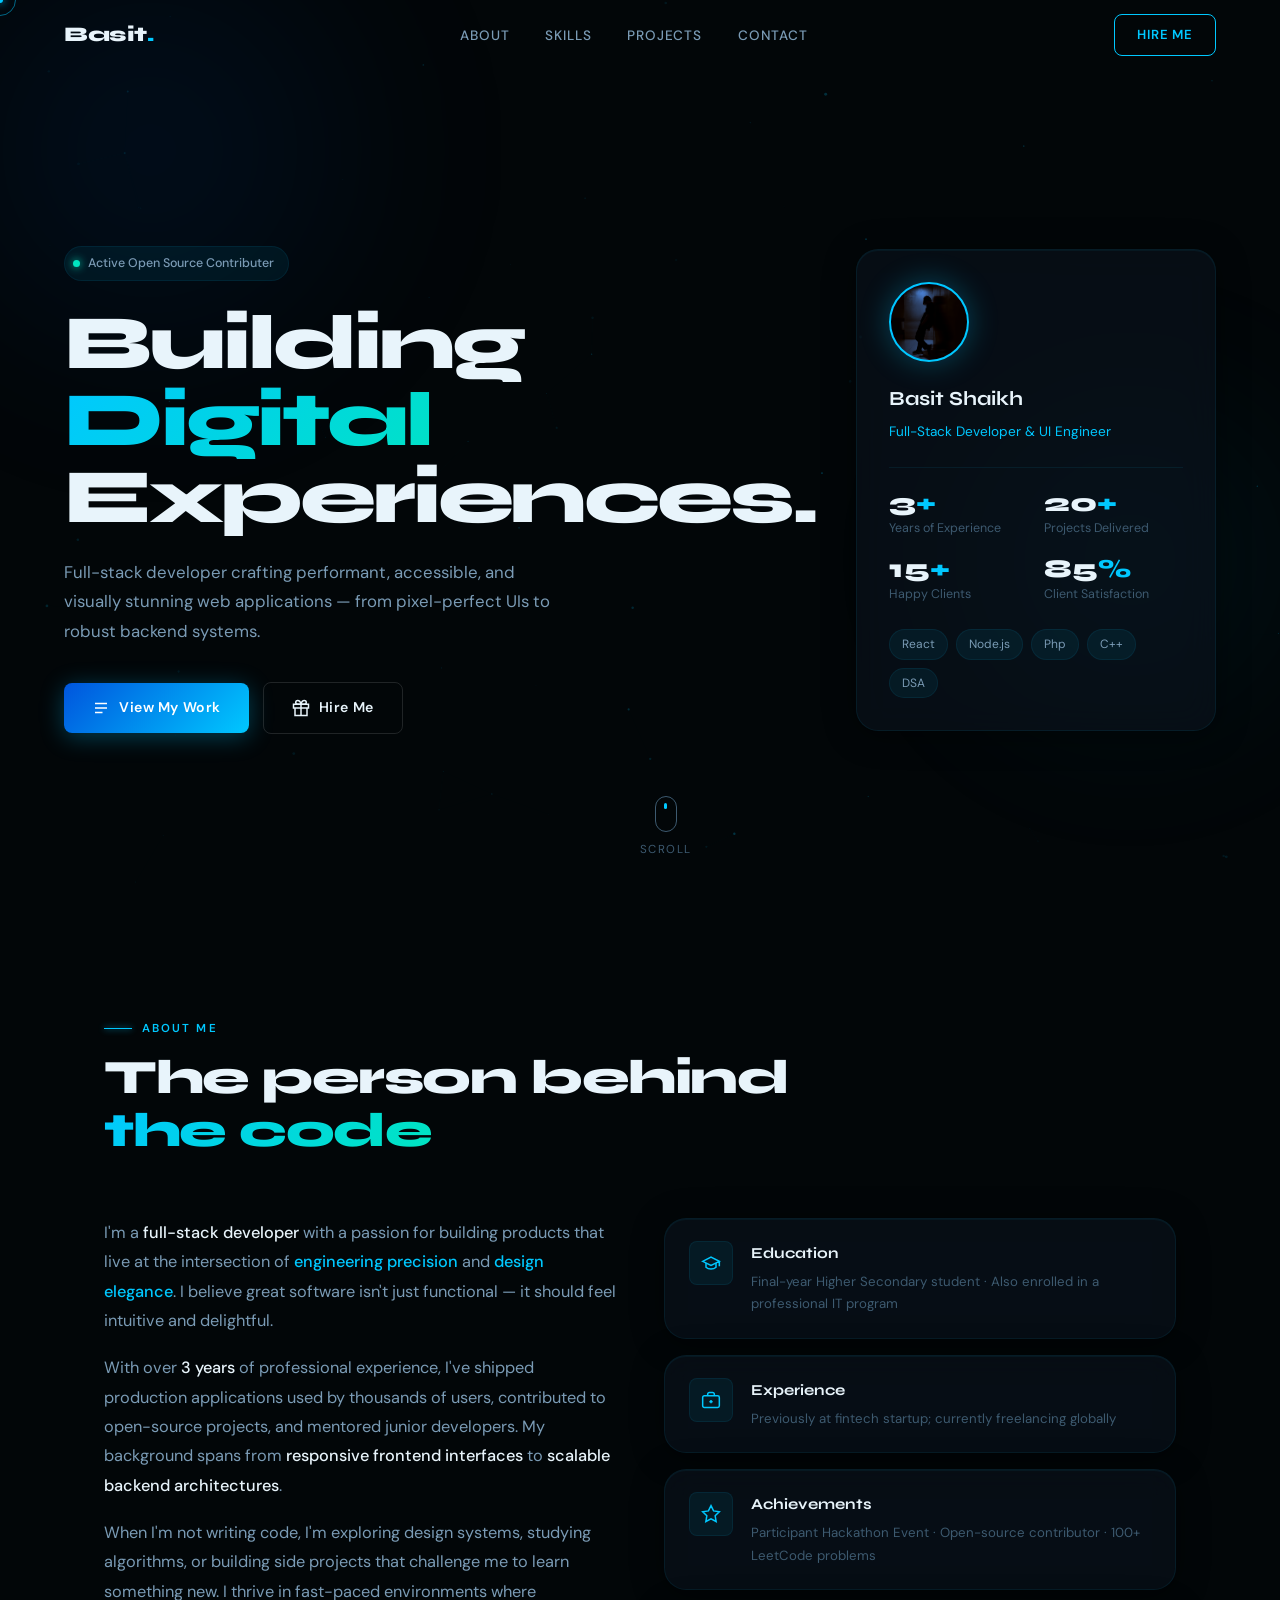
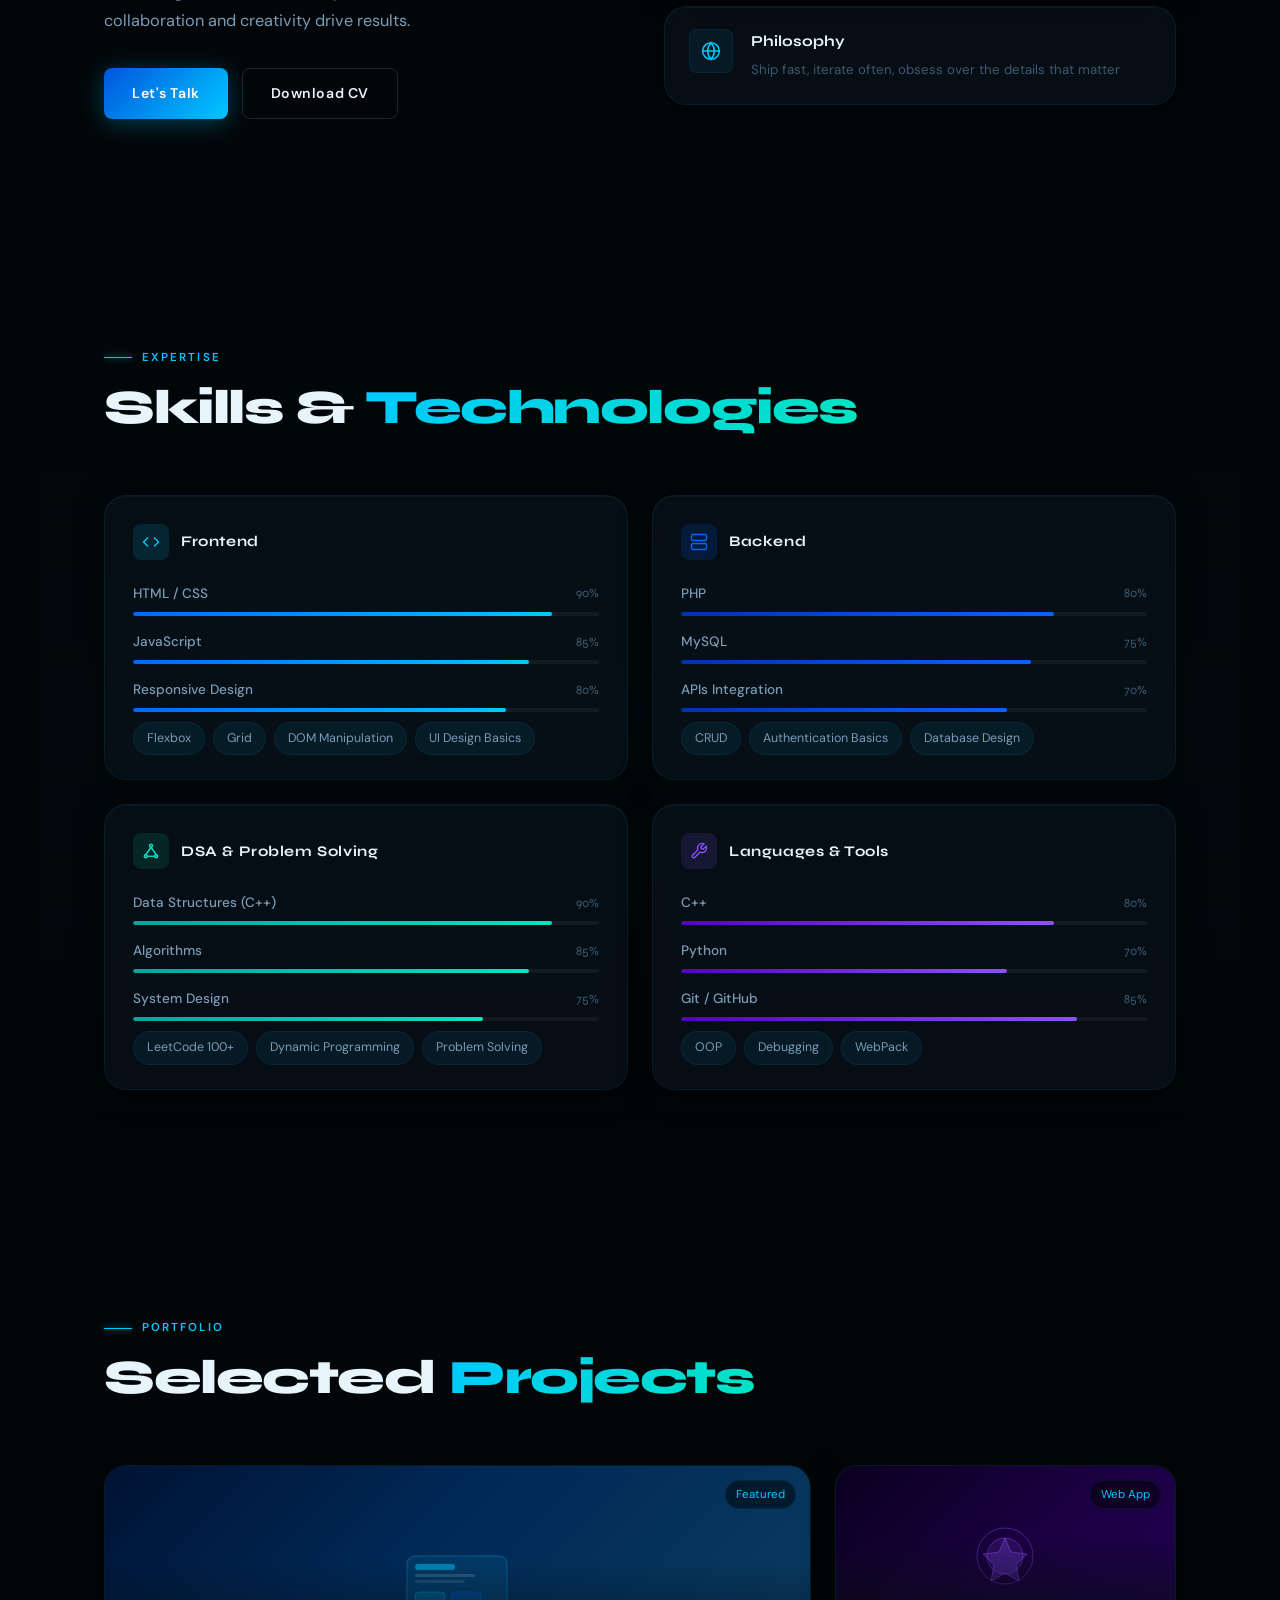
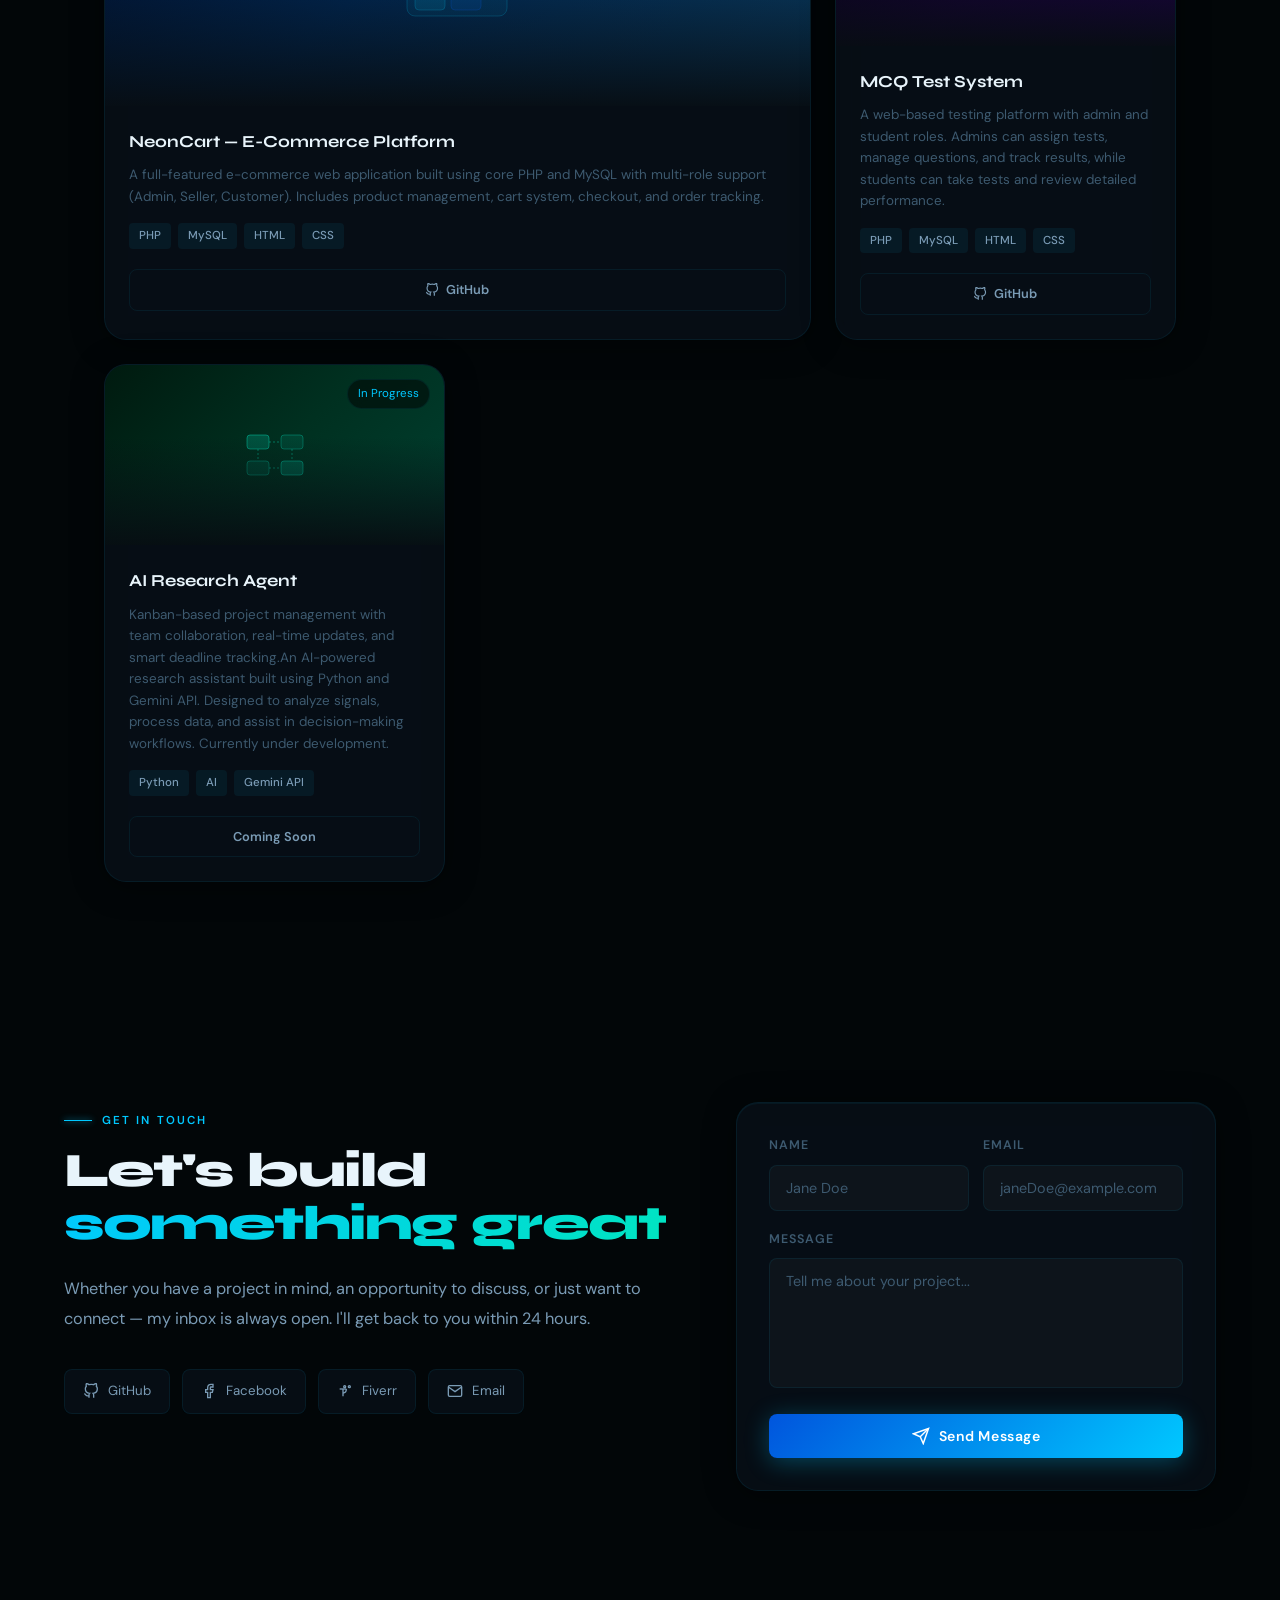
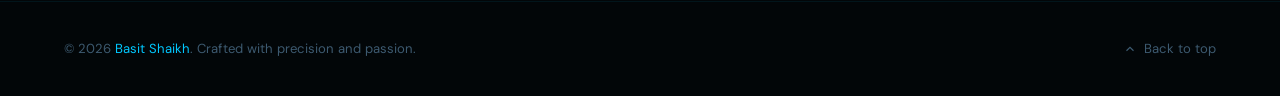
==== index.html @ 1ddb3434 "Basit Protfolio" ====
<!DOCTYPE html>
<html lang="en">
<head>
  <meta charset="UTF-8" />
  <meta name="viewport" content="width=device-width, initial-scale=1.0"/>
  <title>Alex Mercer — Frontend Developer</title>
  <link rel="preconnect" href="https://fonts.googleapis.com">
  <link rel="preconnect" href="https://fonts.gstatic.com" crossorigin>
  <link href="https://fonts.googleapis.com/css2?family=Syne:wght@400;500;600;700;800&family=DM+Sans:ital,opsz,wght@0,9..40,300;0,9..40,400;0,9..40,500;1,9..40,300&display=swap" rel="stylesheet">
  <link rel="stylesheet" href="style.css"></link>
</head>
<body>

  <!-- Cursor -->
  <div id="cursor-dot"></div>
  <div id="cursor-ring"></div>

  <!-- Scroll Progress -->
  <div id="scroll-progress"></div>

  <!-- Loading Screen -->
  <div id="loader">
    <div class="loader-logo">AM</div>
    <div class="loader-bar-wrap"><div class="loader-bar"></div></div>
  </div>

  <!-- Ambient Orbs -->
  <div class="orb orb-1"></div>
  <div class="orb orb-2"></div>

  <!-- Background Canvas -->
  <canvas id="bg-canvas"></canvas>

  <!-- Mobile Nav -->
  <div id="mobile-nav">
    <a href="#about" class="mob-link">About</a>
    <a href="#skills" class="mob-link">Skills</a>
    <a href="#projects" class="mob-link">Projects</a>
    <a href="#contact" class="mob-link">Contact</a>
  </div>

  <!-- ========================
       NAVBAR
  ======================== -->
  <nav id="navbar">
    <a href="#hero" class="nav-logo">Basit<span>.</span></a>
    <ul class="nav-links">
      <li><a href="#about">About</a></li>
      <li><a href="#skills">Skills</a></li>
      <li><a href="#projects">Projects</a></li>
      <li><a href="#contact">Contact</a></li>
    </ul>
    <a href="#contact" class="nav-cta">Hire Me</a>
    <button class="nav-hamburger" id="hamburger" aria-label="Menu">
      <span></span><span></span><span></span>
    </button>
  </nav>

  <main>

    <!-- ========================
         HERO
    ======================== -->
    <section id="hero">
      <div class="hero-inner">
        <div class="hero-content">
          <div class="hero-badge">
            <div class="hero-badge-dot"></div>
            Active Open Source Contributer
          </div>
          <h1 class="hero-headline">
            <span class="line"><span>Building</span></span>
            <span class="line"><span class="grad">Digital</span></span>
            <span class="line"><span>Experiences.</span></span>
          </h1>
          <p class="hero-sub">
            Full-stack developer crafting performant, accessible, and visually stunning web applications — from pixel-perfect UIs to robust backend systems.
          </p>
          <div class="hero-actions">
            <a href="#projects" class="btn btn-primary">
              <svg class="btn-icon" viewBox="0 0 24 24" fill="none" stroke="currentColor" stroke-width="2"><path d="M4 6h16M4 12h16M4 18h10"/></svg>
              View My Work
            </a>
            <a href="#contact" class="btn btn-ghost">
              <svg class="btn-icon" viewBox="0 0 24 24" fill="none" stroke="currentColor" stroke-width="2"><path d="M20 12V22H4V12"/><path d="M22 7H2v5h20V7z"/><path d="M12 22V7"/><path d="M12 7H7.5a2.5 2.5 0 0 1 0-5C11 2 12 7 12 7z"/><path d="M12 7h4.5a2.5 2.5 0 0 0 0-5C13 2 12 7 12 7z"/></svg>
              Hire Me
            </a>
          </div>
        </div>

        <div class="hero-card glass">
          <div class="hero-card-avatar">
            <img src="images/Image_1.png">
          </div>
          <div class="hero-card-name">Basit Shaikh</div>
          <div class="hero-card-role">Full-Stack Developer &amp; UI Engineer</div>
          <div class="hero-card-divider"></div>
          <div class="hero-card-stats">
            <div class="stat-item">
              <div class="stat-num">3<span>+</span></div>
              <div class="stat-label">Years of Experience</div>
            </div>
            <div class="stat-item">
              <div class="stat-num">20<span>+</span></div>
              <div class="stat-label">Projects Delivered</div>
            </div>
            <div class="stat-item">
              <div class="stat-num">15<span>+</span></div>
              <div class="stat-label">Happy Clients</div>
            </div>
            <div class="stat-item">
              <div class="stat-num">85<span>%</span></div>
              <div class="stat-label">Client Satisfaction</div>
            </div>
          </div>
          <div class="hero-card-tags">
            <span class="tag">React</span>
            <span class="tag">Node.js</span>
            <span class="tag">Php</span>
            <span class="tag">C++</span>
            <span class="tag">DSA</span>
          </div>
        </div>
      </div>

      <div class="hero-scroll-hint">
        <div class="scroll-mouse"></div>
        Scroll
      </div>
    </section>

    <!-- ========================
         ABOUT
    ======================== -->
    <section id="about">
      <div class="section-label reveal">About Me</div>
      <div class="section-title reveal reveal-delay-1">The person behind<br><em>the code</em></div>

      <div class="about-grid">
        <div class="about-text reveal reveal-delay-2">
          <p>
            I'm a <strong>full-stack developer</strong> with a passion for building products that live at the intersection of <span class="about-highlight">engineering precision</span> and <span class="about-highlight">design elegance</span>. I believe great software isn't just functional — it should feel intuitive and delightful.
          </p>
          <p>
            With over <strong>3 years</strong> of professional experience, I've shipped production applications used by thousands of users, contributed to open-source projects, and mentored junior developers. My background spans from <strong>responsive frontend interfaces</strong> to <strong>scalable backend architectures</strong>.
          </p>
          <p>
            When I'm not writing code, I'm exploring design systems, studying algorithms, or building side projects that challenge me to learn something new. I thrive in fast-paced environments where collaboration and creativity drive results.
          </p>
          <div class="about-actions">
            <a href="#contact" class="btn btn-primary">Let's Talk</a>
            <a href="#" class="btn btn-ghost">Download CV</a>
          </div>
        </div>

<div class="about-cards">
  <div class="about-card glass reveal reveal-delay-2">
    <div class="about-card-icon">
      <svg width="20" height="20" viewBox="0 0 24 24" fill="none" stroke="#00c8ff" stroke-width="1.8">
        <path d="M22 10v6M2 10l10-5 10 5-10 5z"/>
        <path d="M6 12v5c3 3 9 3 12 0v-5"/>
      </svg>
    </div>
    <div class="about-card-content">
      <h4>Education</h4>
      <p>Final-year Higher Secondary student · Also enrolled in a professional IT program</p>
    </div>
  </div>

  <div class="about-card glass reveal reveal-delay-3">
    <div class="about-card-icon">
      <svg width="20" height="20" viewBox="0 0 24 24" fill="none" stroke="#00c8ff" stroke-width="1.8">
        <rect x="2" y="7" width="20" height="14" rx="2"/>
        <path d="M16 7V5a2 2 0 0 0-2-2h-4a2 2 0 0 0-2 2v2"/>
        <line x1="12" y1="12" x2="12" y2="16"/>
        <line x1="10" y1="14" x2="14" y2="14"/>
      </svg>
    </div>
    <div class="about-card-content">
      <h4>Experience</h4>
      <p>Previously at fintech startup; currently freelancing globally</p>
    </div>
  </div>

  <div class="about-card glass reveal reveal-delay-4">
    <div class="about-card-icon">
      <svg width="20" height="20" viewBox="0 0 24 24" fill="none" stroke="#00c8ff" stroke-width="1.8">
        <path d="M12 2l3.09 6.26L22 9.27l-5 4.87 1.18 6.88L12 17.77l-6.18 3.25L7 14.14 2 9.27l6.91-1.01L12 2z"/>
      </svg>
    </div>
    <div class="about-card-content">
      <h4>Achievements</h4>
      <p>Participant Hackathon Event · Open-source contributor · 100+ LeetCode problems</p>
    </div>
  </div>

  <div class="about-card glass reveal reveal-delay-5">
    <div class="about-card-icon">
      <svg width="20" height="20" viewBox="0 0 24 24" fill="none" stroke="#00c8ff" stroke-width="1.8">
        <circle cx="12" cy="12" r="10"/>
        <line x1="2" y1="12" x2="22" y2="12"/>
        <path d="M12 2a15.3 15.3 0 0 1 4 10 15.3 15.3 0 0 1-4 10 15.3 15.3 0 0 1-4-10 15.3 15.3 0 0 1 4-10z"/>
      </svg>
    </div>
    <div class="about-card-content">
      <h4>Philosophy</h4>
      <p>Ship fast, iterate often, obsess over the details that matter</p>
    </div>
  </div>
</div>
      </div>
    </section>

    <!-- ========================
         SKILLS
    ======================== -->
    <section id="skills">
      <div class="section-label reveal">Expertise</div>
      <div class="section-title reveal reveal-delay-1">Skills &amp; <em>Technologies</em></div>

      <div class="skills-grid">

<div class="skill-category glass reveal reveal-delay-1">
  <div class="skill-cat-header">
  <div class="skill-cat-icon cyan">
    <svg width="18" height="18" viewBox="0 0 24 24" fill="none" stroke="#00c8ff" stroke-width="1.8">
      <polyline points="16 18 22 12 16 6"/>
      <polyline points="8 6 2 12 8 18"/>
    </svg>
  </div>
    <div class="skill-cat-name">Frontend</div>
  </div>
  <div class="skill-items">
    <div class="skill-item">
      <div class="skill-item-top">
        <span class="skill-item-name">HTML / CSS</span>
        <span class="skill-item-pct">90%</span>
      </div>
      <div class="skill-bar"><div class="skill-bar-fill fill-cyan" data-width="90"></div></div>
    </div>
    <div class="skill-item">
      <div class="skill-item-top">
        <span class="skill-item-name">JavaScript</span>
        <span class="skill-item-pct">85%</span>
      </div>
      <div class="skill-bar"><div class="skill-bar-fill fill-cyan" data-width="85"></div></div>
    </div>
    <div class="skill-item">
      <div class="skill-item-top">
        <span class="skill-item-name">Responsive Design</span>
        <span class="skill-item-pct">80%</span>
      </div>
      <div class="skill-bar"><div class="skill-bar-fill fill-cyan" data-width="80"></div></div>
    </div>
  </div>
  <div class="skill-tags-row">
    <span class="skill-tag">Flexbox</span>
    <span class="skill-tag">Grid</span>
    <span class="skill-tag">DOM Manipulation</span>
    <span class="skill-tag">UI Design Basics</span>
  </div>
</div>

 <div class="skill-category glass reveal reveal-delay-2">
  <div class="skill-cat-header">
  <div class="skill-cat-icon blue">
    <svg width="18" height="18" viewBox="0 0 24 24" fill="none" stroke="#0066ff" stroke-width="1.8">
      <rect x="2" y="2" width="20" height="8" rx="2"/>
      <rect x="2" y="14" width="20" height="8" rx="2"/>
      <line x1="6" y1="6" x2="6.01" y2="6"/>
      <line x1="6" y1="18" x2="6.01" y2="18"/>
    </svg>
  </div>
    <div class="skill-cat-name">Backend</div>
  </div>
  <div class="skill-items">
    <div class="skill-item">
      <div class="skill-item-top">
        <span class="skill-item-name">PHP</span>
        <span class="skill-item-pct">80%</span>
      </div>
      <div class="skill-bar"><div class="skill-bar-fill fill-blue" data-width="80"></div></div>
    </div>
    <div class="skill-item">
      <div class="skill-item-top">
        <span class="skill-item-name">MySQL</span>
        <span class="skill-item-pct">75%</span>
      </div>
      <div class="skill-bar"><div class="skill-bar-fill fill-blue" data-width="75"></div></div>
    </div>
    <div class="skill-item">
      <div class="skill-item-top">
        <span class="skill-item-name">APIs Integration</span>
        <span class="skill-item-pct">70%</span>
      </div>
      <div class="skill-bar"><div class="skill-bar-fill fill-blue" data-width="70"></div></div>
    </div>
  </div>
  <div class="skill-tags-row">
    <span class="skill-tag">CRUD</span>
    <span class="skill-tag">Authentication Basics</span>
    <span class="skill-tag">Database Design</span>
  </div>
</div>

        <div class="skill-category glass reveal reveal-delay-3">
          <div class="skill-cat-header">
          <div class="skill-cat-icon teal">
            <svg width="18" height="18" viewBox="0 0 24 24" fill="none" stroke="#00e5c0" stroke-width="1.8">
              <circle cx="12" cy="5" r="2"/>
              <circle cx="5" cy="19" r="2"/>
              <circle cx="19" cy="19" r="2"/>
              <line x1="12" y1="7" x2="5" y2="17"/>
              <line x1="12" y1="7" x2="19" y2="17"/>
              <line x1="5" y1="19" x2="19" y2="19"/>
            </svg>
          </div>
            <div class="skill-cat-name">DSA &amp; Problem Solving</div>
          </div>
          <div class="skill-items">
            <div class="skill-item">
              <div class="skill-item-top">
                <span class="skill-item-name">Data Structures (C++)</span>
                <span class="skill-item-pct">90%</span>
              </div>
              <div class="skill-bar"><div class="skill-bar-fill fill-teal" data-width="90"></div></div>
            </div>
            <div class="skill-item">
              <div class="skill-item-top">
                <span class="skill-item-name">Algorithms</span>
                <span class="skill-item-pct">85%</span>
              </div>
              <div class="skill-bar"><div class="skill-bar-fill fill-teal" data-width="85"></div></div>
            </div>
            <div class="skill-item">
              <div class="skill-item-top">
                <span class="skill-item-name">System Design</span>
                <span class="skill-item-pct">75%</span>
              </div>
              <div class="skill-bar"><div class="skill-bar-fill fill-teal" data-width="75"></div></div>
            </div>
          </div>
          <div class="skill-tags-row">
            <span class="skill-tag">LeetCode 100+</span>
            <span class="skill-tag">Dynamic Programming</span>
            <span class="skill-tag">Problem Solving</span>
          </div>
        </div>

<div class="skill-category glass reveal reveal-delay-4">
  <div class="skill-cat-header">
  <div class="skill-cat-icon purple">
    <svg width="18" height="18" viewBox="0 0 24 24" fill="none" stroke="#8c50ff" stroke-width="1.8">
      <path d="M14.7 6.3a1 1 0 0 0 0 1.4l1.6 1.6a1 1 0 0 0 1.4 0l3.77-3.77a6 6 0 0 1-7.94 7.94l-6.91 6.91a2.12 2.12 0 0 1-3-3l6.91-6.91a6 6 0 0 1 7.94-7.94l-3.76 3.76z"/>
    </svg>
  </div>
    <div class="skill-cat-name">Languages & Tools</div>
  </div>
  <div class="skill-items">
    <div class="skill-item">
      <div class="skill-item-top">
        <span class="skill-item-name">C++</span>
        <span class="skill-item-pct">80%</span>
      </div>
      <div class="skill-bar"><div class="skill-bar-fill fill-purple" data-width="80"></div></div>
    </div>
    <div class="skill-item">
      <div class="skill-item-top">
        <span class="skill-item-name">Python</span>
        <span class="skill-item-pct">70%</span>
      </div>
      <div class="skill-bar"><div class="skill-bar-fill fill-purple" data-width="70"></div></div>
    </div>
    <div class="skill-item">
      <div class="skill-item-top">
        <span class="skill-item-name">Git / GitHub</span>
        <span class="skill-item-pct">85%</span>
      </div>
      <div class="skill-bar"><div class="skill-bar-fill fill-purple" data-width="85"></div></div>
    </div>
  </div>
  <div class="skill-tags-row">
    <span class="skill-tag">OOP</span>
    <span class="skill-tag">Debugging</span>
    <span class="skill-tag">WebPack</span>
  </div>
</div>
    </section>

    <!-- ========================
         PROJECTS
    ======================== -->
    <section id="projects">
      <div class="section-label reveal">Portfolio</div>
      <div class="section-title reveal reveal-delay-1">Selected <em>Projects</em></div>

      <div class="projects-grid">

        <!-- Featured Project -->
        <div class="project-card glass featured reveal reveal-delay-1">
          <div class="project-preview">
            <div class="project-preview-bg" style="background: linear-gradient(135deg, #001233 0%, #002855 40%, #0a3d62 100%);"></div>
            <div style="position:absolute;inset:0;display:flex;align-items:center;justify-content:center;">
              <svg width="120" height="80" viewBox="0 0 120 80" fill="none" xmlns="http://www.w3.org/2000/svg">
                <rect x="10" y="10" width="100" height="60" rx="8" fill="rgba(0,200,255,0.08)" stroke="rgba(0,200,255,0.3)" stroke-width="1"/>
                <rect x="18" y="18" width="40" height="6" rx="3" fill="rgba(0,200,255,0.5)"/>
                <rect x="18" y="28" width="60" height="3" rx="1.5" fill="rgba(255,255,255,0.15)"/>
                <rect x="18" y="34" width="50" height="3" rx="1.5" fill="rgba(255,255,255,0.1)"/>
                <rect x="18" y="46" width="30" height="18" rx="4" fill="rgba(0,200,255,0.15)" stroke="rgba(0,200,255,0.3)" stroke-width="1"/>
                <rect x="54" y="46" width="30" height="18" rx="4" fill="rgba(0,102,255,0.15)" stroke="rgba(0,102,255,0.3)" stroke-width="1"/>
              </svg>
            </div>
            <div class="project-preview-overlay"></div>
            <span class="project-badge">Featured</span>
          </div>
          <div class="project-body">
            <div class="project-title">NeonCart — E-Commerce Platform</div>
            <div class="project-desc">A full-featured e-commerce web application built 
              using core PHP and MySQL with multi-role support (Admin, Seller, Customer). 
              Includes product management, cart system, checkout, and order tracking.</div>
            <div class="project-tech">
              <span class="project-tech-tag">PHP</span>
              <span class="project-tech-tag">MySQL</span>
              <span class="project-tech-tag">HTML</span>
              <span class="project-tech-tag">CSS</span>
            </div>
            <div class="project-links">
              <a href="https://github.com/Guard-creator/e-Commerce-Site" class="project-link">
                <svg width="14" height="14" viewBox="0 0 24 24" fill="none" stroke="currentColor" stroke-width="2"><path d="M9 19c-5 1.5-5-2.5-7-3m14 6v-3.87a3.37 3.37 0 0 0-.94-2.61c3.14-.35 6.44-1.54 6.44-7A5.44 5.44 0 0 0 20 4.77 5.07 5.07 0 0 0 19.91 1S18.73.65 16 2.48a13.38 13.38 0 0 0-7 0C6.27.65 5.09 1 5.09 1A5.07 5.07 0 0 0 5 4.77a5.44 5.44 0 0 0-1.5 3.78c0 5.42 3.3 6.61 6.44 7A3.37 3.37 0 0 0 9 18.13V22"/></svg>
                GitHub
              </a>
            </div>
          </div>
        </div>

        <div class="project-card glass reveal reveal-delay-2">
          <div class="project-preview">
            <div class="project-preview-bg" style="background: linear-gradient(135deg, #0a001f 0%, #1a0040 50%, #200050 100%);"></div>
            <div style="position:absolute;inset:0;display:flex;align-items:center;justify-content:center;">
              <svg width="80" height="80" viewBox="0 0 80 80" fill="none">
                <circle cx="40" cy="40" r="28" stroke="rgba(140,80,255,0.4)" stroke-width="1"/>
                <circle cx="40" cy="40" r="18" fill="rgba(140,80,255,0.15)" stroke="rgba(140,80,255,0.4)" stroke-width="1"/>
                <path d="M40 22 L46 36 L62 38 L51 49 L54 65 L40 57 L26 65 L29 49 L18 38 L34 36 Z" fill="rgba(140,80,255,0.25)" stroke="rgba(140,80,255,0.5)" stroke-width="1"/>
              </svg>
            </div>
            <div class="project-preview-overlay"></div>
            <span class="project-badge">Web App</span>
          </div>
          <div class="project-body">
            <div class="project-title">MCQ Test System</div>
            <div class="project-desc"> A web-based testing platform with admin and student roles.
               Admins can assign tests, manage questions, and track results, while students can 
               take tests and review detailed performance.</div>
            <div class="project-tech">
              <span class="project-tech-tag">PHP</span>
              <span class="project-tech-tag">MySQL</span>
              <span class="project-tech-tag">HTML</span>
              <span class="project-tech-tag">CSS</span>
            </div>
            <div class="project-links">
              <a href="https://github.com/Guard-creator/MCQS-Test-For-youngsters" class="project-link">
                <svg width="14" height="14" viewBox="0 0 24 24" fill="none" stroke="currentColor" stroke-width="2"><path d="M9 19c-5 1.5-5-2.5-7-3m14 6v-3.87a3.37 3.37 0 0 0-.94-2.61c3.14-.35 6.44-1.54 6.44-7A5.44 5.44 0 0 0 20 4.77 5.07 5.07 0 0 0 19.91 1S18.73.65 16 2.48a13.38 13.38 0 0 0-7 0C6.27.65 5.09 1 5.09 1A5.07 5.07 0 0 0 5 4.77a5.44 5.44 0 0 0-1.5 3.78c0 5.42 3.3 6.61 6.44 7A3.37 3.37 0 0 0 9 18.13V22"/></svg>
                GitHub
              </a>
            </div>
          </div>
        </div>

        <div class="project-card glass reveal reveal-delay-3">
          <div class="project-preview">
            <div class="project-preview-bg" style="background: linear-gradient(135deg, #001a0f 0%, #003020 50%, #004030 100%);"></div>
            <div style="position:absolute;inset:0;display:flex;align-items:center;justify-content:center;">
              <svg width="80" height="80" viewBox="0 0 80 80" fill="none">
                <rect x="12" y="20" width="22" height="14" rx="3" fill="rgba(0,229,192,0.2)" stroke="rgba(0,229,192,0.4)" stroke-width="1"/>
                <rect x="46" y="20" width="22" height="14" rx="3" fill="rgba(0,229,192,0.1)" stroke="rgba(0,229,192,0.3)" stroke-width="1"/>
                <rect x="12" y="46" width="22" height="14" rx="3" fill="rgba(0,229,192,0.1)" stroke="rgba(0,229,192,0.3)" stroke-width="1"/>
                <rect x="46" y="46" width="22" height="14" rx="3" fill="rgba(0,229,192,0.2)" stroke="rgba(0,229,192,0.4)" stroke-width="1"/>
                <line x1="34" y1="27" x2="46" y2="27" stroke="rgba(0,229,192,0.4)" stroke-width="1" stroke-dasharray="2 2"/>
                <line x1="34" y1="53" x2="46" y2="53" stroke="rgba(0,229,192,0.4)" stroke-width="1" stroke-dasharray="2 2"/>
                <line x1="23" y1="34" x2="23" y2="46" stroke="rgba(0,229,192,0.4)" stroke-width="1" stroke-dasharray="2 2"/>
                <line x1="57" y1="34" x2="57" y2="46" stroke="rgba(0,229,192,0.4)" stroke-width="1" stroke-dasharray="2 2"/>
              </svg>
            </div>
            <div class="project-preview-overlay"></div>
            <span class="project-badge">In Progress</span>
          </div>
          <div class="project-body">
            <div class="project-title">AI Research Agent</div>
            <div class="project-desc">Kanban-based project management with team collaboration,
               real-time updates, and smart deadline tracking.An AI-powered research assistant
              built using Python and Gemini API. Designed to analyze signals, process data, and assist 
              in decision-making workflows. Currently under development.</div>
            <div class="project-tech">
              <span class="project-tech-tag">Python</span>
              <span class="project-tech-tag">AI</span>
              <span class="project-tech-tag">Gemini API</span>
            </div>
                <div class="project-links">
                <a href="#" class="project-link primary">Coming Soon</a>
              </div>
            </div>
          </div>
        </div>

      </div>
    </section>

    <!-- ========================
         CONTACT
    ======================== -->
    <section id="contact" style="max-width:100%; padding-left:5%; padding-right:5%;">
      <div class="contact-inner">
        <div class="contact-left">
          <div class="section-label reveal">Get In Touch</div>
          <div class="section-title reveal reveal-delay-1" style="margin-bottom:24px;">Let's build<br><em>something great</em></div>
          <p class="contact-desc reveal reveal-delay-2">
            Whether you have a project in mind, an opportunity to discuss, or just want to connect — my inbox is always open. I'll get back to you within 24 hours.
          </p>
<div class="contact-socials reveal reveal-delay-3">

  <!-- GitHub -->
  <a href="https://github.com/Guard-creator" class="social-link">
    <svg viewBox="0 0 24 24" fill="none" stroke="currentColor" stroke-width="2">
      <path d="M9 19c-5 1.5-5-2.5-7-3m14 6v-3.87a3.37 3.37 0 0 0-.94-2.61c3.14-.35 6.44-1.54 6.44-7A5.44 5.44 0 0 0 20 4.77 5.07 5.07 0 0 0 19.91 1S18.73.65 16 2.48a13.38 13.38 0 0 0-7 0C6.27.65 5.09 1 5.09 1A5.07 5.07 0 0 0 5 4.77a5.44 5.44 0 0 0-1.5 3.78c0 5.42 3.3 6.61 6.44 7A3.37 3.37 0 0 0 9 18.13V22"/>
    </svg>
    GitHub
  </a>

  <!-- Facebook -->
  <a href="https://www.facebook.com/profile.php?id=61582755312751" class="social-link">
    <svg viewBox="0 0 24 24" fill="none" stroke="currentColor" stroke-width="2">
      <path d="M18 2h-3a5 5 0 0 0-5 5v3H7v4h3v8h4v-8h3l1-4h-4V7a1 1 0 0 1 1-1h3z"/>
    </svg>
    Facebook
  </a>

  <!-- Fiverr -->
  <a href="#" class="social-link">
    <svg viewBox="0 0 24 24" fill="none" stroke="currentColor" stroke-width="2">
      <circle cx="18.5" cy="5.5" r="1.5"/>
      <circle cx="11.5" cy="5.5" r="1.5"/>
      <path d="M4 9h10"/>
      <path d="M9 9v11"/>
      <path d="M14 9c0 3.5-2 6-5 6"/>
    </svg>
    Fiverr
  </a>

  <!-- Email -->
  <a href="mailto:shaikhbasit279@gmail.com" class="social-link">
    <svg viewBox="0 0 24 24" fill="none" stroke="currentColor" stroke-width="2">
      <path d="M4 4h16c1.1 0 2 .9 2 2v12c0 1.1-.9 2-2 2H4c-1.1 0-2-.9-2-2V6c0-1.1.9-2 2-2z"/>
      <polyline points="22,6 12,13 2,6"/>
    </svg>
    Email
  </a>

</div>
</div>

<form action="https://api.web3forms.com/submit" method="POST" class="contact-form-wrap glass reveal reveal-delay-2">
  
  <!-- Access Key -->
   

    <input type="hidden" name="redirect" value="thankYou.html">

  <input type="hidden" name="access_key" value="99b6b3cf-8fb0-4c47-abd4-912bfd566cdf">

  <!-- Optional but recommended -->
  <input type="hidden" name="subject" value="New Message from Portfolio">
  <input type="hidden" name="from_name" value="Portfolio Contact Form">

  <div class="form-row">
    <div class="form-group">
      <label class="form-label">Name</label>
      <input type="text" name="name" class="form-input" placeholder="Jane Doe" required>
    </div>
    <div class="form-group">
      <label class="form-label">Email</label>
      <input type="email" name="email" class="form-input" placeholder="janeDoe@example.com" required>
    </div>
  </div>

  <div class="form-group">
    <label class="form-label">Message</label>
    <textarea name="message" class="form-textarea" placeholder="Tell me about your project..." required></textarea>
  </div>

  <button type="submit" class="btn btn-primary" style="width:100%; justify-content:center;">
    <svg class="btn-icon" viewBox="0 0 24 24" fill="none" stroke="currentColor" stroke-width="2">
      <line x1="22" y1="2" x2="11" y2="13"/>
      <polygon points="22 2 15 22 11 13 2 9 22 2"/>
    </svg>
    Send Message
  </button>

</form>

    </section>

  </main>

  <!-- ========================
       FOOTER
  ======================== -->
  <footer>
    <div class="footer-copy">
      © 2026 <span>Basit Shaikh</span>. Crafted with precision and passion.
    </div>
    <a href="#hero" class="footer-back-top">
      <svg width="14" height="14" viewBox="0 0 24 24" fill="none" stroke="currentColor" stroke-width="2"><polyline points="18 15 12 9 6 15"/></svg>
      Back to top
    </a>
  </footer>

  <script src="scripts.js"></script>

</body>
</html>
---- style.css ----
/* ========================
       CSS CUSTOM PROPERTIES
    ======================== */
    :root {
      --bg-0: #020608;
      --bg-1: #070d12;
      --bg-2: #0c1520;
      --bg-3: #101d2a;
      --glass-bg: rgba(12, 21, 32, 0.55);
      --glass-border: rgba(0, 200, 255, 0.08);
      --glass-hover: rgba(0, 200, 255, 0.05);

      --cyan: #00c8ff;
      --cyan-dim: rgba(0, 200, 255, 0.15);
      --cyan-glow: rgba(0, 200, 255, 0.35);
      --cyan-soft: rgba(0, 200, 255, 0.07);
      --blue: #0066ff;
      --teal: #00e5c0;

      --text-primary: #e8f4fb;
      --text-secondary: #7a9bb5;
      --text-muted: #3d5a70;

      --font-display: 'Syne', sans-serif;
      --font-body: 'DM Sans', sans-serif;

      --radius-sm: 8px;
      --radius-md: 14px;
      --radius-lg: 22px;
      --radius-xl: 32px;

      --transition-fast: 0.18s cubic-bezier(0.4, 0, 0.2, 1);
      --transition-med: 0.35s cubic-bezier(0.4, 0, 0.2, 1);
      --transition-slow: 0.65s cubic-bezier(0.4, 0, 0.2, 1);

      --shadow-glow: 0 0 30px rgba(0, 200, 255, 0.18), 0 0 80px rgba(0, 200, 255, 0.06);
      --shadow-card: 0 4px 32px rgba(0, 0, 0, 0.45), 0 1px 0 rgba(0, 200, 255, 0.06) inset;
    }

    /* ========================
       RESET & BASE
    ======================== */
    *, *::before, *::after { box-sizing: border-box; margin: 0; padding: 0; }

    html { scroll-behavior: smooth; font-size: 16px; }

    body {
      background-color: var(--bg-0);
      color: var(--text-primary);
      font-family: var(--font-body);
      font-weight: 400;
      line-height: 1.7;
      overflow-x: hidden;
      cursor: none;
    }

    ::selection { background: var(--cyan-dim); color: var(--cyan); }

    a { color: inherit; text-decoration: none; }
    img { max-width: 100%; display: block; }
    button { cursor: none; font-family: var(--font-body); }

    /* ========================
       CUSTOM CURSOR
    ======================== */
    #cursor-dot {
      width: 6px; height: 6px;
      background: var(--cyan);
      border-radius: 50%;
      position: fixed;
      top: 0; left: 0;
      pointer-events: none;
      z-index: 10000;
      transform: translate(-50%, -50%);
      transition: width 0.2s, height 0.2s, background 0.2s;
      box-shadow: 0 0 8px var(--cyan);
    }
    #cursor-ring {
      width: 32px; height: 32px;
      border: 1.5px solid rgba(0, 200, 255, 0.5);
      border-radius: 50%;
      position: fixed;
      top: 0; left: 0;
      pointer-events: none;
      z-index: 9999;
      transform: translate(-50%, -50%);
      transition: transform 0.12s linear, width 0.25s, height 0.25s, border-color 0.25s, opacity 0.25s;
    }
    body.cursor-hover #cursor-dot { width: 10px; height: 10px; background: #fff; }
    body.cursor-hover #cursor-ring { width: 48px; height: 48px; border-color: var(--cyan); }
    body.cursor-click #cursor-ring { width: 20px; height: 20px; opacity: 0.6; }

    /* ========================
       SCROLL PROGRESS BAR
    ======================== */
    #scroll-progress {
      position: fixed;
      top: 0; left: 0;
      height: 2px;
      width: 0%;
      background: linear-gradient(90deg, var(--blue), var(--cyan), var(--teal));
      z-index: 9998;
      transition: width 0.1s linear;
      box-shadow: 0 0 8px var(--cyan);
    }

    /* ========================
       LOADING SCREEN
    ======================== */
    #loader {
      position: fixed;
      inset: 0;
      background: var(--bg-0);
      z-index: 9997;
      display: flex;
      flex-direction: column;
      align-items: center;
      justify-content: center;
      gap: 20px;
      transition: opacity 0.6s ease, visibility 0.6s ease;
    }
    #loader.hidden { opacity: 0; visibility: hidden; }
    .loader-logo {
      font-family: var(--font-display);
      font-size: 2.8rem;
      font-weight: 800;
      letter-spacing: -0.02em;
      background: linear-gradient(135deg, var(--cyan), var(--teal));
      -webkit-background-clip: text;
      -webkit-text-fill-color: transparent;
      background-clip: text;
    }
    .loader-bar-wrap {
      width: 180px; height: 2px;
      background: var(--bg-3);
      border-radius: 2px;
      overflow: hidden;
    }
    .loader-bar {
      height: 100%;
      width: 0%;
      background: linear-gradient(90deg, var(--blue), var(--cyan));
      border-radius: 2px;
      animation: loader-fill 1.4s cubic-bezier(0.4, 0, 0.2, 1) forwards;
    }
    @keyframes loader-fill { to { width: 100%; } }

    /* ========================
       CANVAS BACKGROUND
    ======================== */
    #bg-canvas {
      position: fixed;
      inset: 0;
      z-index: 0;
      pointer-events: none;
    }

    /* ========================
       NAVBAR
    ======================== */
    #navbar {
      position: fixed;
      top: 0; left: 0; right: 0;
      z-index: 500;
      padding: 0 5%;
      height: 70px;
      display: flex;
      align-items: center;
      justify-content: space-between;
      transition: background var(--transition-med), border-color var(--transition-med), backdrop-filter var(--transition-med);
    }
    #navbar.scrolled {
      background: rgba(7, 13, 18, 0.8);
      backdrop-filter: blur(20px) saturate(1.3);
      -webkit-backdrop-filter: blur(20px) saturate(1.3);
      border-bottom: 1px solid var(--glass-border);
    }
    .nav-logo {
      font-family: var(--font-display);
      font-size: 1.3rem;
      font-weight: 800;
      letter-spacing: -0.02em;
      color: var(--text-primary);
    }
    .nav-logo span { color: var(--cyan); }
    .nav-links {
      display: flex;
      align-items: center;
      gap: 36px;
      list-style: none;
    }
    .nav-links a {
      font-size: 0.85rem;
      font-weight: 500;
      letter-spacing: 0.06em;
      text-transform: uppercase;
      color: var(--text-secondary);
      position: relative;
      transition: color var(--transition-fast);
    }
    .nav-links a::after {
      content: '';
      position: absolute;
      bottom: -4px; left: 0;
      width: 0; height: 1px;
      background: var(--cyan);
      transition: width var(--transition-med);
      box-shadow: 0 0 6px var(--cyan);
    }
    .nav-links a:hover, .nav-links a.active { color: var(--cyan); }
    .nav-links a:hover::after, .nav-links a.active::after { width: 100%; }
    .nav-cta {
      padding: 9px 22px;
      border: 1px solid var(--cyan);
      border-radius: var(--radius-sm);
      font-size: 0.82rem;
      font-weight: 600;
      letter-spacing: 0.06em;
      text-transform: uppercase;
      color: var(--cyan);
      background: transparent;
      transition: background var(--transition-fast), box-shadow var(--transition-fast);
    }
    .nav-cta:hover { background: var(--cyan-dim); box-shadow: 0 0 20px var(--cyan-glow); }

    .nav-hamburger {
      display: none;
      flex-direction: column;
      gap: 5px;
      background: none;
      border: none;
      padding: 4px;
    }
    .nav-hamburger span {
      display: block;
      width: 24px; height: 1.5px;
      background: var(--text-secondary);
      transition: var(--transition-med);
      transform-origin: center;
    }
    .nav-hamburger.open span:nth-child(1) { transform: translateY(6.5px) rotate(45deg); background: var(--cyan); }
    .nav-hamburger.open span:nth-child(2) { opacity: 0; }
    .nav-hamburger.open span:nth-child(3) { transform: translateY(-6.5px) rotate(-45deg); background: var(--cyan); }

    /* ========================
       MAIN LAYOUT
    ======================== */
    main { position: relative; z-index: 1; }
    section {
      padding: 110px 5%;
      max-width: 1200px;
      margin: 0 auto;
    }

    /* ========================
       SECTION HEADERS
    ======================== */
    .section-label {
      display: inline-flex;
      align-items: center;
      gap: 10px;
      font-size: 0.72rem;
      font-weight: 600;
      letter-spacing: 0.18em;
      text-transform: uppercase;
      color: var(--cyan);
      margin-bottom: 14px;
    }
    .section-label::before {
      content: '';
      width: 28px; height: 1px;
      background: var(--cyan);
      box-shadow: 0 0 6px var(--cyan);
    }
    .section-title {
      font-family: var(--font-display);
      font-size: clamp(2rem, 4vw, 3rem);
      font-weight: 800;
      line-height: 1.1;
      letter-spacing: -0.03em;
      color: var(--text-primary);
      margin-bottom: 60px;
    }
    .section-title em {
      font-style: normal;
      background: linear-gradient(135deg, var(--cyan), var(--teal));
      -webkit-background-clip: text;
      -webkit-text-fill-color: transparent;
      background-clip: text;
    }

    /* ========================
       REVEAL ANIMATIONS
    ======================== */
    .reveal {
      opacity: 0;
      transform: translateY(36px);
      transition: opacity 0.75s cubic-bezier(0.4, 0, 0.2, 1),
                  transform 0.75s cubic-bezier(0.4, 0, 0.2, 1);
    }
    .reveal.visible { opacity: 1; transform: none; }
    .reveal-delay-1 { transition-delay: 0.1s; }
    .reveal-delay-2 { transition-delay: 0.2s; }
    .reveal-delay-3 { transition-delay: 0.3s; }
    .reveal-delay-4 { transition-delay: 0.4s; }
    .reveal-delay-5 { transition-delay: 0.5s; }
    .reveal-delay-6 { transition-delay: 0.6s; }

    /* ========================
       GLASS CARD
    ======================== */
    .glass {
      background: var(--glass-bg);
      border: 1px solid var(--glass-border);
      border-radius: var(--radius-lg);
      backdrop-filter: blur(16px) saturate(1.2);
      -webkit-backdrop-filter: blur(16px) saturate(1.2);
      box-shadow: var(--shadow-card);
    }
    .glass:hover {
      border-color: rgba(0, 200, 255, 0.15);
      box-shadow: var(--shadow-card), 0 0 40px rgba(0, 200, 255, 0.06);
    }

    /* ========================
       BUTTONS
    ======================== */
    .btn {
      display: inline-flex;
      align-items: center;
      gap: 9px;
      padding: 13px 28px;
      border-radius: var(--radius-sm);
      font-family: var(--font-body);
      font-size: 0.88rem;
      font-weight: 600;
      letter-spacing: 0.04em;
      transition: all var(--transition-fast);
      position: relative;
      overflow: hidden;
      border: none;
    }
    .btn::before {
      content: '';
      position: absolute;
      inset: 0;
      background: linear-gradient(135deg, rgba(255,255,255,0.06), transparent);
      opacity: 0;
      transition: opacity var(--transition-fast);
    }
    .btn:hover::before { opacity: 1; }

    .btn-primary {
      background: linear-gradient(135deg, #0055dd, var(--cyan));
      color: #fff;
      box-shadow: 0 4px 24px rgba(0, 200, 255, 0.3);
    }
    .btn-primary:hover { box-shadow: 0 4px 36px rgba(0, 200, 255, 0.5); transform: translateY(-1px); }

    .btn-ghost {
      background: transparent;
      color: var(--text-primary);
      border: 1px solid rgba(255,255,255,0.12);
    }
    .btn-ghost:hover { border-color: var(--cyan); color: var(--cyan); background: var(--cyan-soft); }

    .btn-icon { width: 18px; height: 18px; }

    /* ========================
       HERO SECTION
    ======================== */
    #hero {
      min-height: 100vh;
      max-width: 100%;
      padding: 0 5%;
      display: flex;
      align-items: center;
      position: relative;
      overflow: hidden;
    }
    .hero-inner {
      max-width: 1200px;
      margin: 0 auto;
      width: 100%;
      display: grid;
      grid-template-columns: 1fr minmax(300px, 400px);
      gap: 40px; /* reduce gap */
      align-items: center;
      padding-top: 80px;
    }
    .hero-badge {
      display: inline-flex;
      align-items: center;
      gap: 8px;
      padding: 6px 14px 6px 8px;
      border: 1px solid var(--glass-border);
      border-radius: 100px;
      background: var(--cyan-soft);
      font-size: 0.78rem;
      font-weight: 500;
      color: var(--text-secondary);
      margin-bottom: 24px;
    }
    .hero-badge-dot {
      width: 7px; height: 7px;
      border-radius: 50%;
      background: var(--teal);
      box-shadow: 0 0 8px var(--teal);
      animation: pulse 2s infinite;
    }
    @keyframes pulse {
      0%, 100% { box-shadow: 0 0 8px var(--teal); opacity: 1; }
      50% { box-shadow: 0 0 18px var(--teal); opacity: 0.6; }
    }
    .hero-headline {
      font-family: var(--font-display);
      font-size: clamp(3rem, 6vw, 5.2rem);
      font-weight: 800;
      line-height: 1.0;
      letter-spacing: -0.04em;
      margin-bottom: 22px;
    }
    .hero-headline .line { display: block; overflow: hidden; }
    .hero-headline .line span { display: block; animation: slideUp 0.9s cubic-bezier(0.4, 0, 0.2, 1) forwards; opacity: 0; }
    .hero-headline .line:nth-child(1) span { animation-delay: 0.3s; }
    .hero-headline .line:nth-child(2) span { animation-delay: 0.45s; }
    .hero-headline .line:nth-child(3) span { animation-delay: 0.6s; }
    @keyframes slideUp { from { transform: translateY(100%); opacity: 0; } to { transform: none; opacity: 1; } }

    .hero-headline .grad {
      background: linear-gradient(135deg, var(--cyan) 0%, var(--teal) 60%, #6af 100%);
      -webkit-background-clip: text;
      -webkit-text-fill-color: transparent;
      background-clip: text;
    }
    .hero-sub {
      font-size: 1.05rem;
      color: var(--text-secondary);
      max-width: 500px;
      line-height: 1.75;
      margin-bottom: 36px;
      animation: fadeIn 1s ease 0.9s both;
    }
    @keyframes fadeIn { from { opacity: 0; transform: translateY(12px); } to { opacity: 1; transform: none; } }
    .hero-actions {
      display: flex;
      align-items: center;
      gap: 14px;
      flex-wrap: wrap;
      animation: fadeIn 1s ease 1.1s both;
    }
    .hero-scroll-hint {
      position: absolute;
      bottom: 40px; left: 50%;
      transform: translateX(-50%);
      display: flex;
      flex-direction: column;
      align-items: center;
      gap: 8px;
      color: var(--text-muted);
      font-size: 0.72rem;
      letter-spacing: 0.12em;
      text-transform: uppercase;
      animation: fadeIn 1s ease 1.5s both;
    }
    .scroll-mouse {
      width: 22px; height: 36px;
      border: 1.5px solid var(--text-muted);
      border-radius: 12px;
      display: flex;
      justify-content: center;
      padding-top: 6px;
    }
    .scroll-mouse::after {
      content: '';
      width: 3px; height: 6px;
      background: var(--cyan);
      border-radius: 2px;
      animation: scrollBounce 1.8s infinite;
    }
    @keyframes scrollBounce {
      0%, 100% { transform: translateY(0); opacity: 1; }
      80% { transform: translateY(8px); opacity: 0; }
    }

    /* Hero card */
    .hero-card {
      padding: 32px;
      position: relative;
      animation: fadeIn 1s ease 0.8s both;
    }
    
    .hero-card-avatar {
      width: 80px; height: 80px;
      border-radius: 50%;
      border: 2px solid var(--cyan);
      background: linear-gradient(135deg, var(--blue), var(--cyan));
      display: flex;
      align-items: center;
      justify-content: center;
      font-family: var(--font-display);
      font-size: 1.8rem;
      font-weight: 800;
      color: #fff;
      margin-bottom: 20px;
      box-shadow: 0 0 30px rgba(0, 200, 255, 0.3);
      overflow: hidden;
    }
    .hero-card-name {
      font-family: var(--font-display);
      font-size: 1.25rem;
      font-weight: 700;
      margin-bottom: 4px;
    }
    .hero-card-role {
      font-size: 0.85rem;
      color: var(--cyan);
      margin-bottom: 24px;
    }
    .hero-card-divider {
      height: 1px;
      background: var(--glass-border);
      margin-bottom: 22px;
    }
    .hero-card-stats {
      display: grid;
      grid-template-columns: 1fr 1fr;
      gap: 16px;
      margin-bottom: 24px;
    }

    .stat-num {
      font-family: var(--font-display);
      font-size: 1.6rem;
      font-weight: 800;
      color: var(--text-primary);
      line-height: 1;
    }
    .stat-num span { color: var(--cyan); }
    .stat-label { font-size: 0.78rem; color: var(--text-muted); margin-top: 3px; }

    .hero-card-tags { display: flex; gap: 8px; flex-wrap: wrap; }
    .tag {
      padding: 4px 12px;
      background: var(--cyan-soft);
      border: 1px solid var(--glass-border);
      border-radius: 100px;
      font-size: 0.75rem;
      color: var(--text-secondary);
    }

    /* ========================
       ABOUT SECTION
    ======================== */
    .about-grid {
      display: grid;
      grid-template-columns: 1fr 1fr;
      gap: 48px;
      align-items: start;
    }
    .about-text p {
      color: var(--text-secondary);
      margin-bottom: 18px;
      font-size: 1.02rem;
      line-height: 1.8;
    }
    .about-text p strong { color: var(--text-primary); font-weight: 500; }
    .about-highlight {
      display: inline;
      color: var(--cyan);
      font-weight: 500;
    }
    .about-actions { margin-top: 32px; display: flex; gap: 14px; flex-wrap: wrap; }

    .about-cards { display: flex; flex-direction: column; gap: 16px; }
    .about-card {
      padding: 22px 24px;
      display: flex;
      align-items: flex-start;
      gap: 18px;
      transition: transform var(--transition-med), border-color var(--transition-med);
    }
    .about-card:hover { transform: translateX(6px); border-color: rgba(0, 200, 255, 0.18); }
    .about-card-icon {
      width: 44px; height: 44px;
      border-radius: var(--radius-sm);
      background: var(--cyan-soft);
      border: 1px solid var(--glass-border);
      display: flex;
      align-items: center;
      justify-content: center;
      flex-shrink: 0;
      font-size: 1.2rem;
    }
    .about-card-content h4 {
      font-family: var(--font-display);
      font-size: 0.95rem;
      font-weight: 700;
      margin-bottom: 4px;
      color: var(--text-primary);
    }
    .about-card-content p {
      font-size: 0.83rem;
      color: var(--text-muted);
    }

    /* ========================
       SKILLS SECTION
    ======================== */
    #skills { background: linear-gradient(180deg, transparent, rgba(0,200,255,0.02), transparent); }
    .skills-grid {
      display: grid;
      grid-template-columns: repeat(2, 1fr);
      gap: 24px;
    }
    .skill-category {
      padding: 28px 28px 24px;
      transition: transform var(--transition-med);
    }
    .skill-category:hover { transform: translateY(-4px); }
    .skill-cat-header {
      display: flex;
      align-items: center;
      gap: 12px;
      margin-bottom: 22px;
    }
    .skill-cat-icon {
      width: 36px; height: 36px;
      border-radius: var(--radius-sm);
      display: flex;
      align-items: center;
      justify-content: center;
      font-size: 1rem;
    }
    .skill-cat-icon.cyan { background: rgba(0, 200, 255, 0.12); }
    .skill-cat-icon.blue { background: rgba(0, 102, 255, 0.15); }
    .skill-cat-icon.teal { background: rgba(0, 229, 192, 0.1); }
    .skill-cat-icon.purple { background: rgba(140, 80, 255, 0.12); }

    .skill-cat-name {
      font-family: var(--font-display);
      font-size: 0.92rem;
      font-weight: 700;
      letter-spacing: 0.04em;
      color: var(--text-primary);
    }
    .skill-items { display: flex; flex-direction: column; gap: 14px; }

    .skill-item-top {
      display: flex;
      justify-content: space-between;
      align-items: center;
      margin-bottom: 7px;
    }
    .skill-item-name { font-size: 0.85rem; color: var(--text-secondary); font-weight: 500; }
    .skill-item-pct { font-size: 0.78rem; color: var(--text-muted); font-family: var(--font-display); }
    .skill-bar {
      height: 4px;
      background: rgba(255,255,255,0.05);
      border-radius: 4px;
      overflow: hidden;
    }
    .skill-bar-fill {
      height: 100%;
      border-radius: 4px;
      width: 0%;
      transition: width 1.2s cubic-bezier(0.4, 0, 0.2, 1);
    }
    .fill-cyan { background: linear-gradient(90deg, var(--blue), var(--cyan)); box-shadow: 0 0 8px var(--cyan-glow); }
    .fill-blue { background: linear-gradient(90deg, #0033aa, var(--blue)); }
    .fill-teal { background: linear-gradient(90deg, #00a89d, var(--teal)); }
    .fill-purple { background: linear-gradient(90deg, #5500cc, #8c50ff); }

    /* Skill tags row */
    .skill-tags-row {
      display: flex;
      flex-wrap: wrap;
      gap: 8px;
      margin-top: 10px;
    }
    .skill-tag {
      padding: 5px 13px;
      background: var(--cyan-soft);
      border: 1px solid var(--glass-border);
      border-radius: 100px;
      font-size: 0.78rem;
      color: var(--text-secondary);
      transition: border-color var(--transition-fast), color var(--transition-fast);
    }
    .skill-tag:hover { border-color: rgba(0, 200, 255, 0.3); color: var(--cyan); }

    /* ========================
       PROJECTS SECTION
    ======================== */
    .projects-grid {
      display: grid;
      grid-template-columns: repeat(3, 1fr);
      gap: 24px;
    }
    .project-card {
      padding: 0;
      overflow: hidden;
      transition: transform var(--transition-med), box-shadow var(--transition-med);
      cursor: none;
    }
    .project-card:hover {
      transform: translateY(-8px) scale(1.012);
      box-shadow: 0 20px 60px rgba(0, 0, 0, 0.5), 0 0 40px rgba(0, 200, 255, 0.12);
    }
    .project-preview {
      height: 180px;
      position: relative;
      overflow: hidden;
    }
    .project-preview-bg {
      position: absolute;
      inset: 0;
      transition: transform var(--transition-slow);
    }
    .project-card:hover .project-preview-bg { transform: scale(1.06); }
    .project-preview-overlay {
      position: absolute;
      inset: 0;
      background: linear-gradient(to bottom, transparent 40%, rgba(7,13,18,0.95));
    }
    .project-badge {
      position: absolute;
      top: 14px; right: 14px;
      padding: 4px 10px;
      background: rgba(0,0,0,0.5);
      border: 1px solid var(--glass-border);
      border-radius: 100px;
      font-size: 0.72rem;
      color: var(--cyan);
      backdrop-filter: blur(8px);
    }
    .project-body { padding: 22px 24px 24px; }
    .project-title {
      font-family: var(--font-display);
      font-size: 1.05rem;
      font-weight: 700;
      margin-bottom: 8px;
      color: var(--text-primary);
    }
    .project-desc {
      font-size: 0.84rem;
      color: var(--text-muted);
      line-height: 1.6;
      margin-bottom: 16px;
    }
    .project-tech {
      display: flex;
      gap: 7px;
      flex-wrap: wrap;
      margin-bottom: 20px;
    }
    .project-tech-tag {
      padding: 3px 10px;
      background: var(--cyan-soft);
      border-radius: 4px;
      font-size: 0.72rem;
      color: var(--text-secondary);
      font-weight: 500;
    }
    .project-links { display: flex; gap: 10px; }
    .project-link {
      flex: 1;
      display: flex;
      align-items: center;
      justify-content: center;
      gap: 7px;
      padding: 9px;
      border-radius: var(--radius-sm);
      font-size: 0.8rem;
      font-weight: 600;
      transition: all var(--transition-fast);
      border: 1px solid var(--glass-border);
      color: var(--text-secondary);
    }
    .project-link:hover { border-color: var(--cyan); color: var(--cyan); background: var(--cyan-soft); }

    /* featured project */
    .project-card.featured {
      grid-column: span 2;
    }
    .project-card.featured .project-preview { height: 240px; }

    /* ========================
       CONTACT SECTION
    ======================== */
    #contact { max-width: 100%; }
    .contact-inner {
      max-width: 1200px;
      margin: 0 auto;
      display: grid;
      grid-template-columns: 1fr 480px;
      gap: 60px;
      align-items: start;
    }

    .contact-desc {
      font-size: 1.02rem;
      color: var(--text-secondary);
      line-height: 1.8;
      margin-bottom: 36px;
    }
    .contact-socials { display: flex; gap: 12px; flex-wrap: wrap; }
    .social-link {
      display: flex;
      align-items: center;
      gap: 9px;
      padding: 10px 18px;
      border: 1px solid var(--glass-border);
      border-radius: var(--radius-sm);
      background: var(--glass-bg);
      backdrop-filter: blur(12px);
      font-size: 0.83rem;
      color: var(--text-secondary);
      transition: all var(--transition-fast);
    }
    .social-link:hover { border-color: var(--cyan); color: var(--cyan); background: var(--cyan-soft); transform: translateY(-2px); }
    .social-link svg { width: 16px; height: 16px; }

    .contact-form-wrap { padding: 32px; }
    .form-group { margin-bottom: 18px; }
    .form-label {
      display: block;
      font-size: 0.78rem;
      font-weight: 600;
      letter-spacing: 0.08em;
      text-transform: uppercase;
      color: var(--text-muted);
      margin-bottom: 8px;
    }
    .form-input, .form-textarea {
      width: 100%;
      padding: 13px 16px;
      background: rgba(255,255,255,0.03);
      border: 1px solid var(--glass-border);
      border-radius: var(--radius-sm);
      color: var(--text-primary);
      font-family: var(--font-body);
      font-size: 0.9rem;
      transition: border-color var(--transition-fast), box-shadow var(--transition-fast), background var(--transition-fast);
      outline: none;
    }
    .form-input::placeholder, .form-textarea::placeholder { color: var(--text-muted); }
    .form-input:focus, .form-textarea:focus {
      border-color: rgba(0, 200, 255, 0.4);
      background: rgba(0, 200, 255, 0.03);
      box-shadow: 0 0 0 3px rgba(0, 200, 255, 0.07);
    }
    .form-textarea { height: 130px; resize: none; }
    .form-row { display: grid; grid-template-columns: 1fr 1fr; gap: 14px; }

    /* ========================
       FOOTER
    ======================== */
    footer {
      position: relative;
      z-index: 1;
      border-top: 1px solid var(--glass-border);
      padding: 36px 5%;
      display: flex;
      align-items: center;
      justify-content: space-between;
      flex-wrap: wrap;
      gap: 14px;
    }
    .footer-copy {
      font-size: 0.82rem;
      color: var(--text-muted);
    }
    .footer-copy span { color: var(--cyan); }
    .footer-back-top {
      display: flex;
      align-items: center;
      gap: 7px;
      font-size: 0.82rem;
      color: var(--text-muted);
      transition: color var(--transition-fast);
    }
    .footer-back-top:hover { color: var(--cyan); }

    /* ========================
       AMBIENT GLOW ORBS
    ======================== */
    .orb {
      position: fixed;
      border-radius: 50%;
      filter: blur(80px);
      pointer-events: none;
      z-index: 0;
      opacity: 0.28;
    }
    .orb-1 {
      width: 600px; height: 600px;
      background: radial-gradient(circle, rgba(0,80,180,0.5), transparent 70%);
      top: -150px; left: -150px;
      animation: orbFloat1 20s ease-in-out infinite;
    }
    .orb-2 {
      width: 500px; height: 500px;
      background: radial-gradient(circle, rgba(0,180,220,0.3), transparent 70%);
      bottom: 10%; right: -100px;
      animation: orbFloat2 25s ease-in-out infinite;
    }
    @keyframes orbFloat1 {
      0%, 100% { transform: translate(0,0); }
      50% { transform: translate(60px, 80px); }
    }
    @keyframes orbFloat2 {
      0%, 100% { transform: translate(0,0); }
      50% { transform: translate(-50px, -60px); }
    }

    /* ========================
       MOBILE NAV DRAWER
    ======================== */
    #mobile-nav {
      position: fixed;
      inset: 0;
      background: rgba(7, 13, 18, 0.97);
      backdrop-filter: blur(20px);
      z-index: 490;
      display: flex;
      flex-direction: column;
      align-items: center;
      justify-content: center;
      gap: 28px;
      opacity: 0;
      pointer-events: none;
      transition: opacity var(--transition-med);
    }
    #mobile-nav.open { opacity: 1; pointer-events: all; }
    #mobile-nav a {
      font-family: var(--font-display);
      font-size: 2rem;
      font-weight: 700;
      color: var(--text-secondary);
      transition: color var(--transition-fast);
    }
    #mobile-nav a:hover { color: var(--cyan); }

    /* ========================
       RESPONSIVE
    ======================== */
    @media (max-width: 1024px) {
      .projects-grid { grid-template-columns: repeat(2, 1fr); }
      .project-card.featured { grid-column: span 2; }
      .hero-inner { grid-template-columns: 1fr; gap: 48px; }
      .hero-card { max-width: 440px; }
    }

    @media (max-width: 768px) {
      section { padding: 80px 5%; }
      .nav-links, .nav-cta { display: none; }
      .nav-hamburger { display: flex; }
      .about-grid { grid-template-columns: 1fr; }
      .skills-grid { grid-template-columns: 1fr; }
      .projects-grid { grid-template-columns: 1fr; }
      .project-card.featured { grid-column: span 1; }
      .contact-inner { grid-template-columns: 1fr; }
      .contact-form-wrap { max-width: 100%; }
      .hero-headline { font-size: clamp(2.2rem, 9vw, 3.5rem); }
      .form-row { grid-template-columns: 1fr; }
      footer { justify-content: center; text-align: center; }
    }
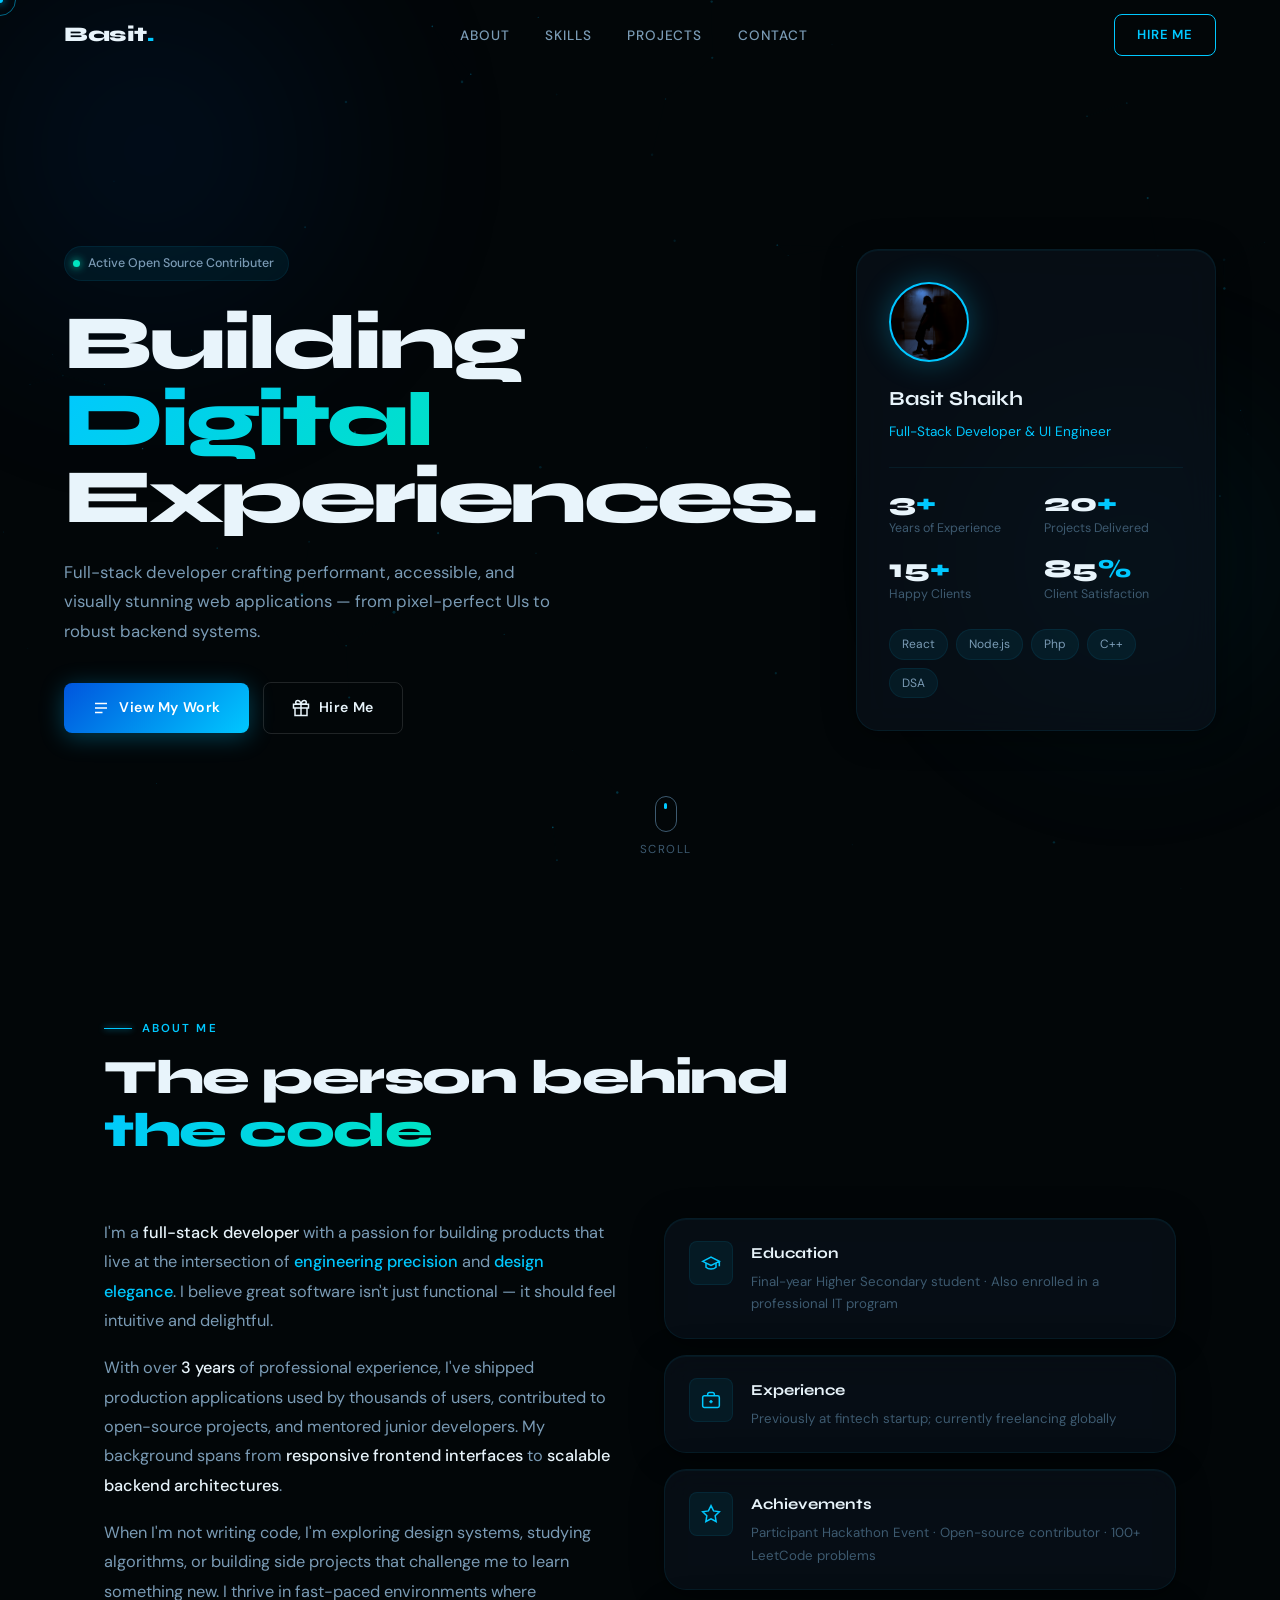
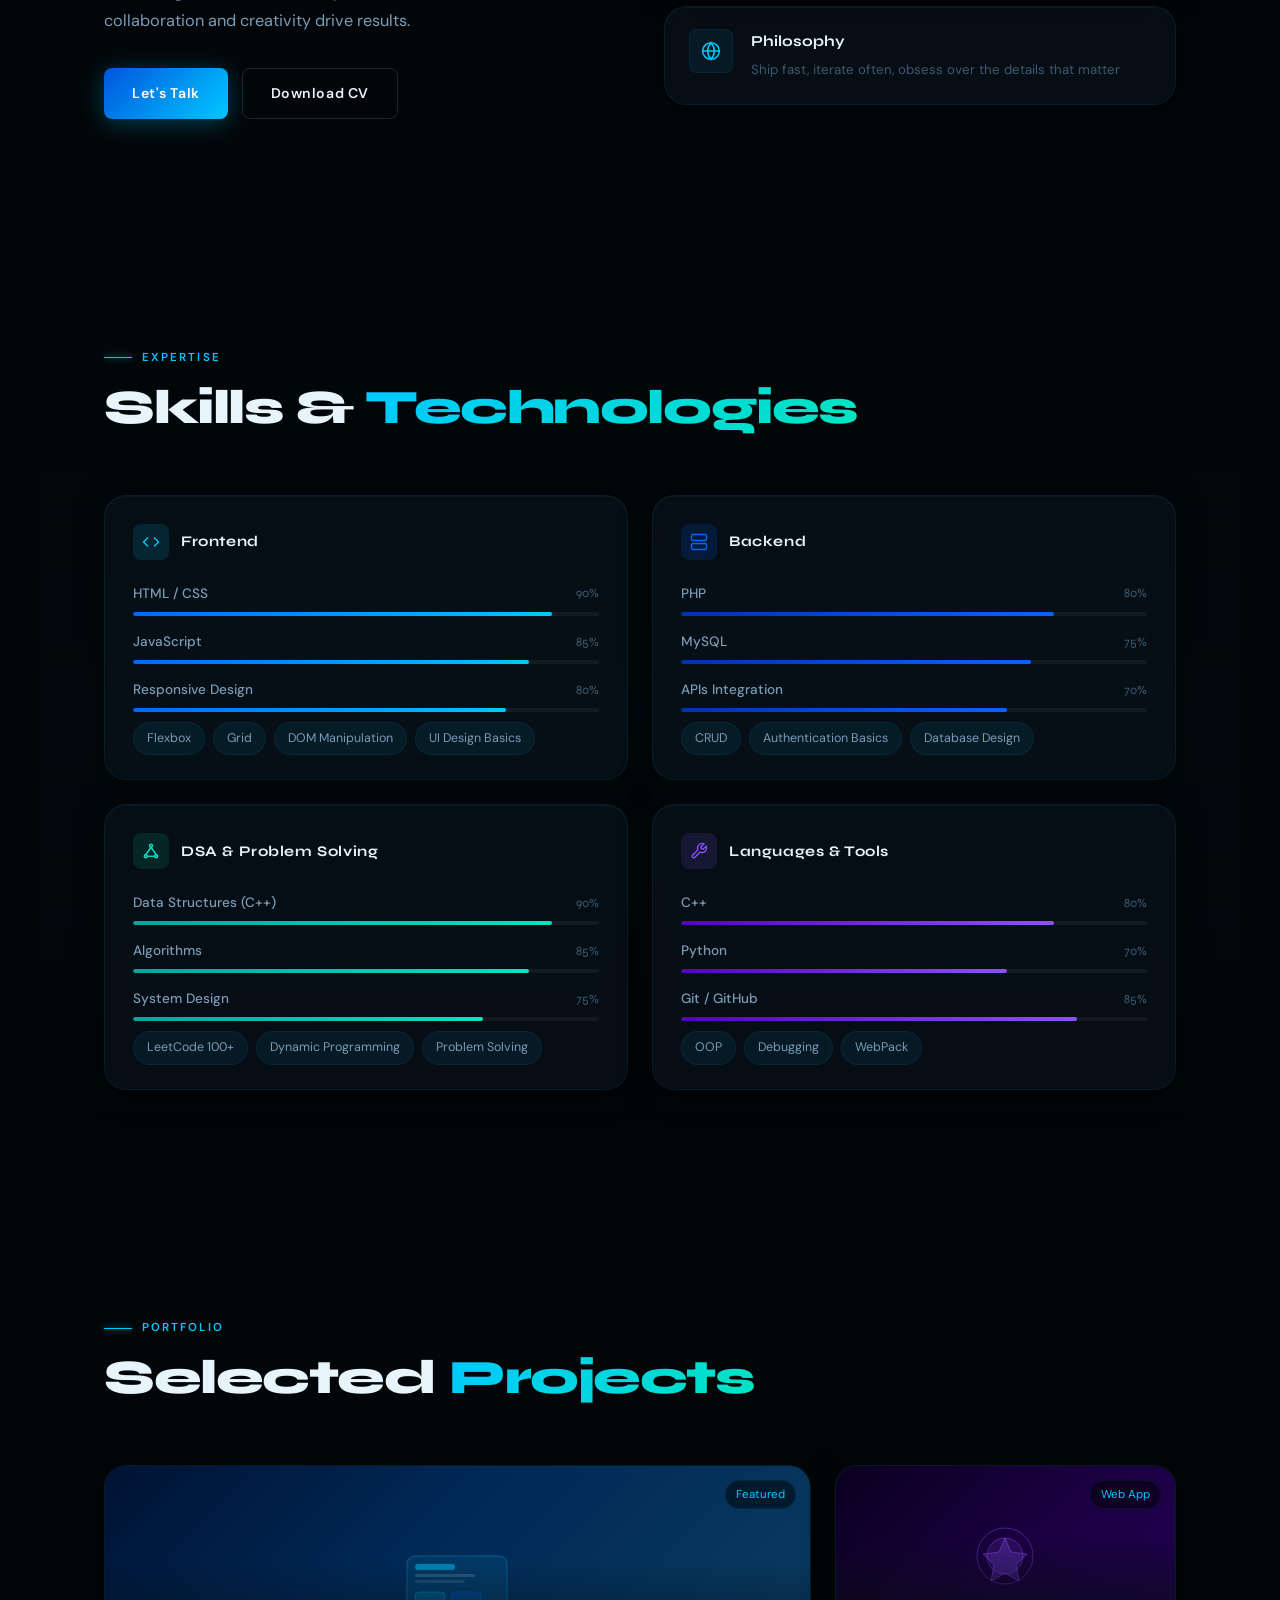
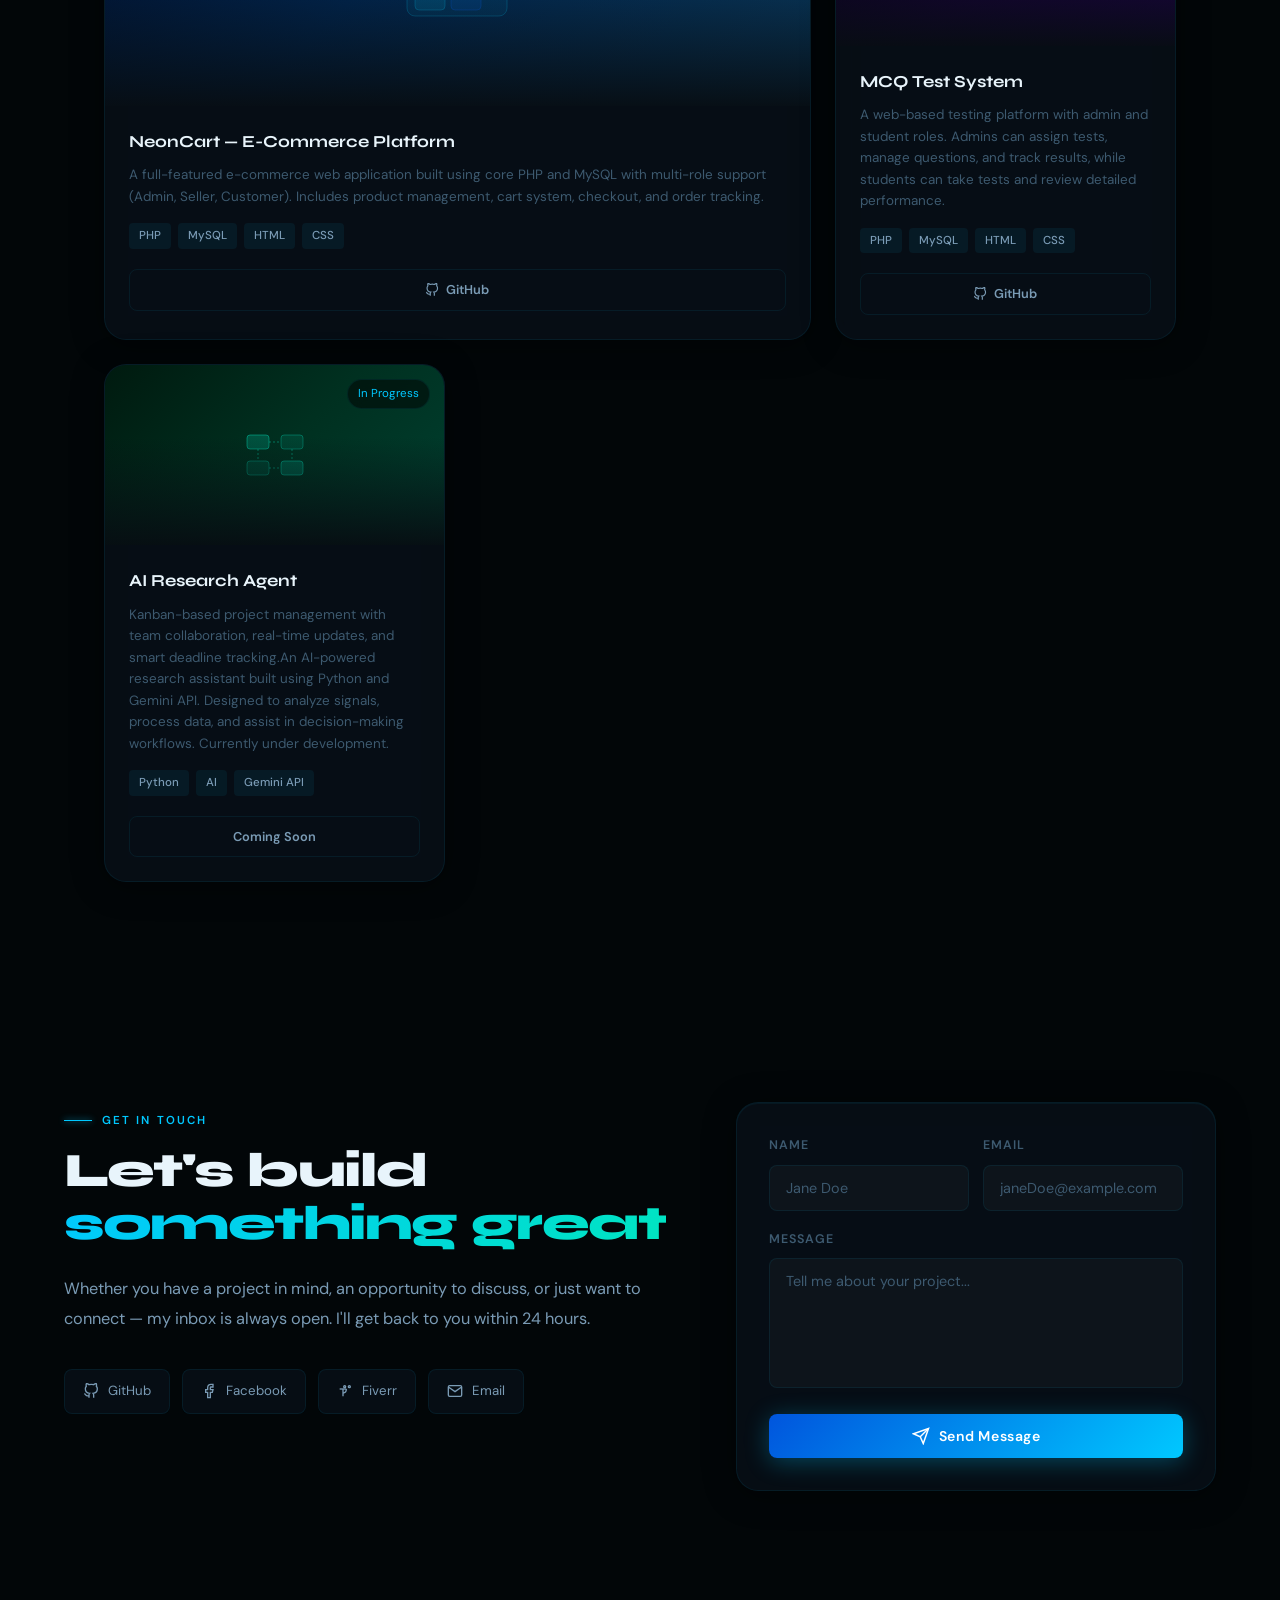
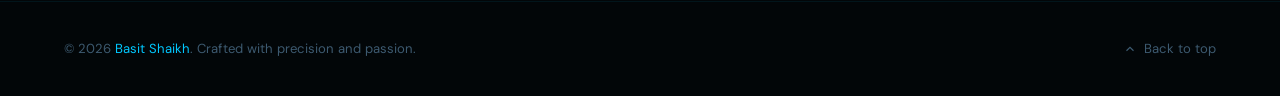
==== commit 6d403a84: "adding thanks you page link" ====
--- a/index.html
+++ b/index.html
@@ -563,7 +563,7 @@
   <!-- Access Key -->
    
 
-    <input type="hidden" name="redirect" value="thankYou.html">
+    <input type="hidden" name="redirect" value="https://guard-creator.github.io/protfol/thankYou.html">
 
   <input type="hidden" name="access_key" value="99b6b3cf-8fb0-4c47-abd4-912bfd566cdf">
 
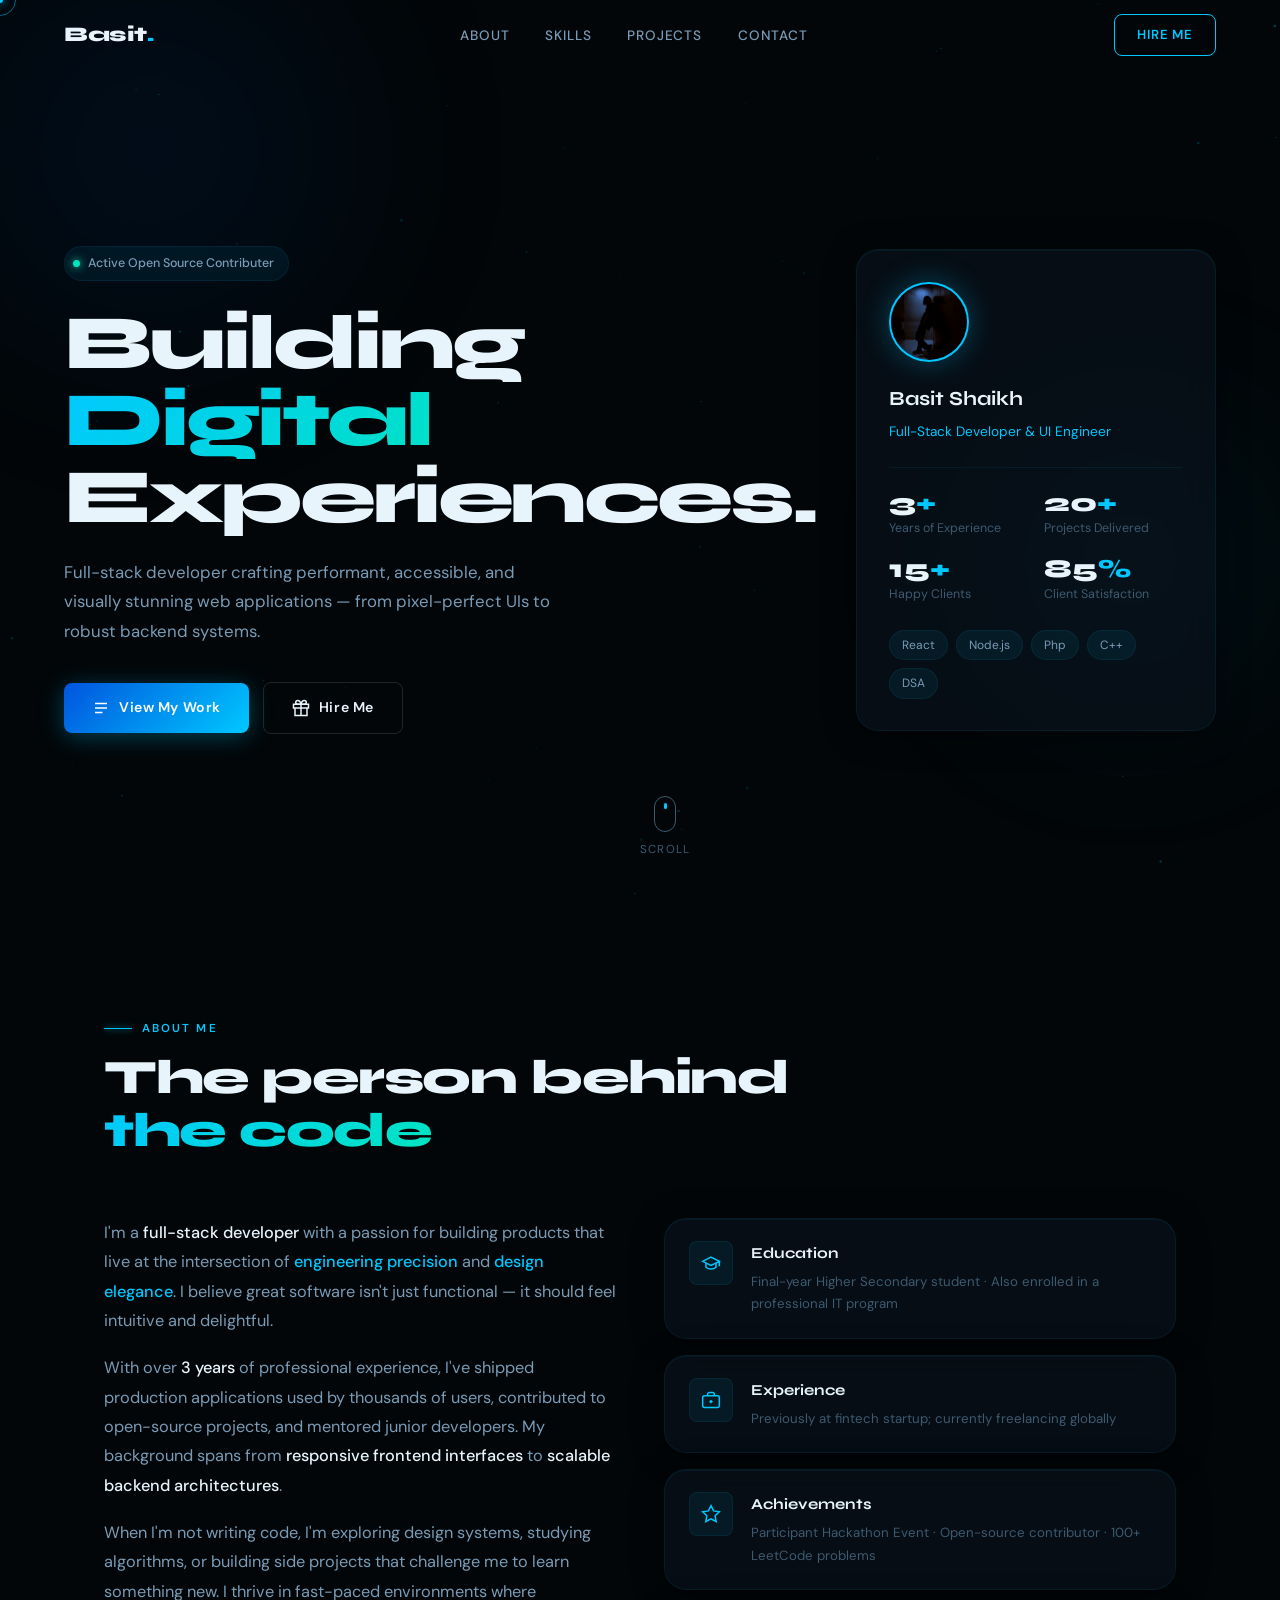
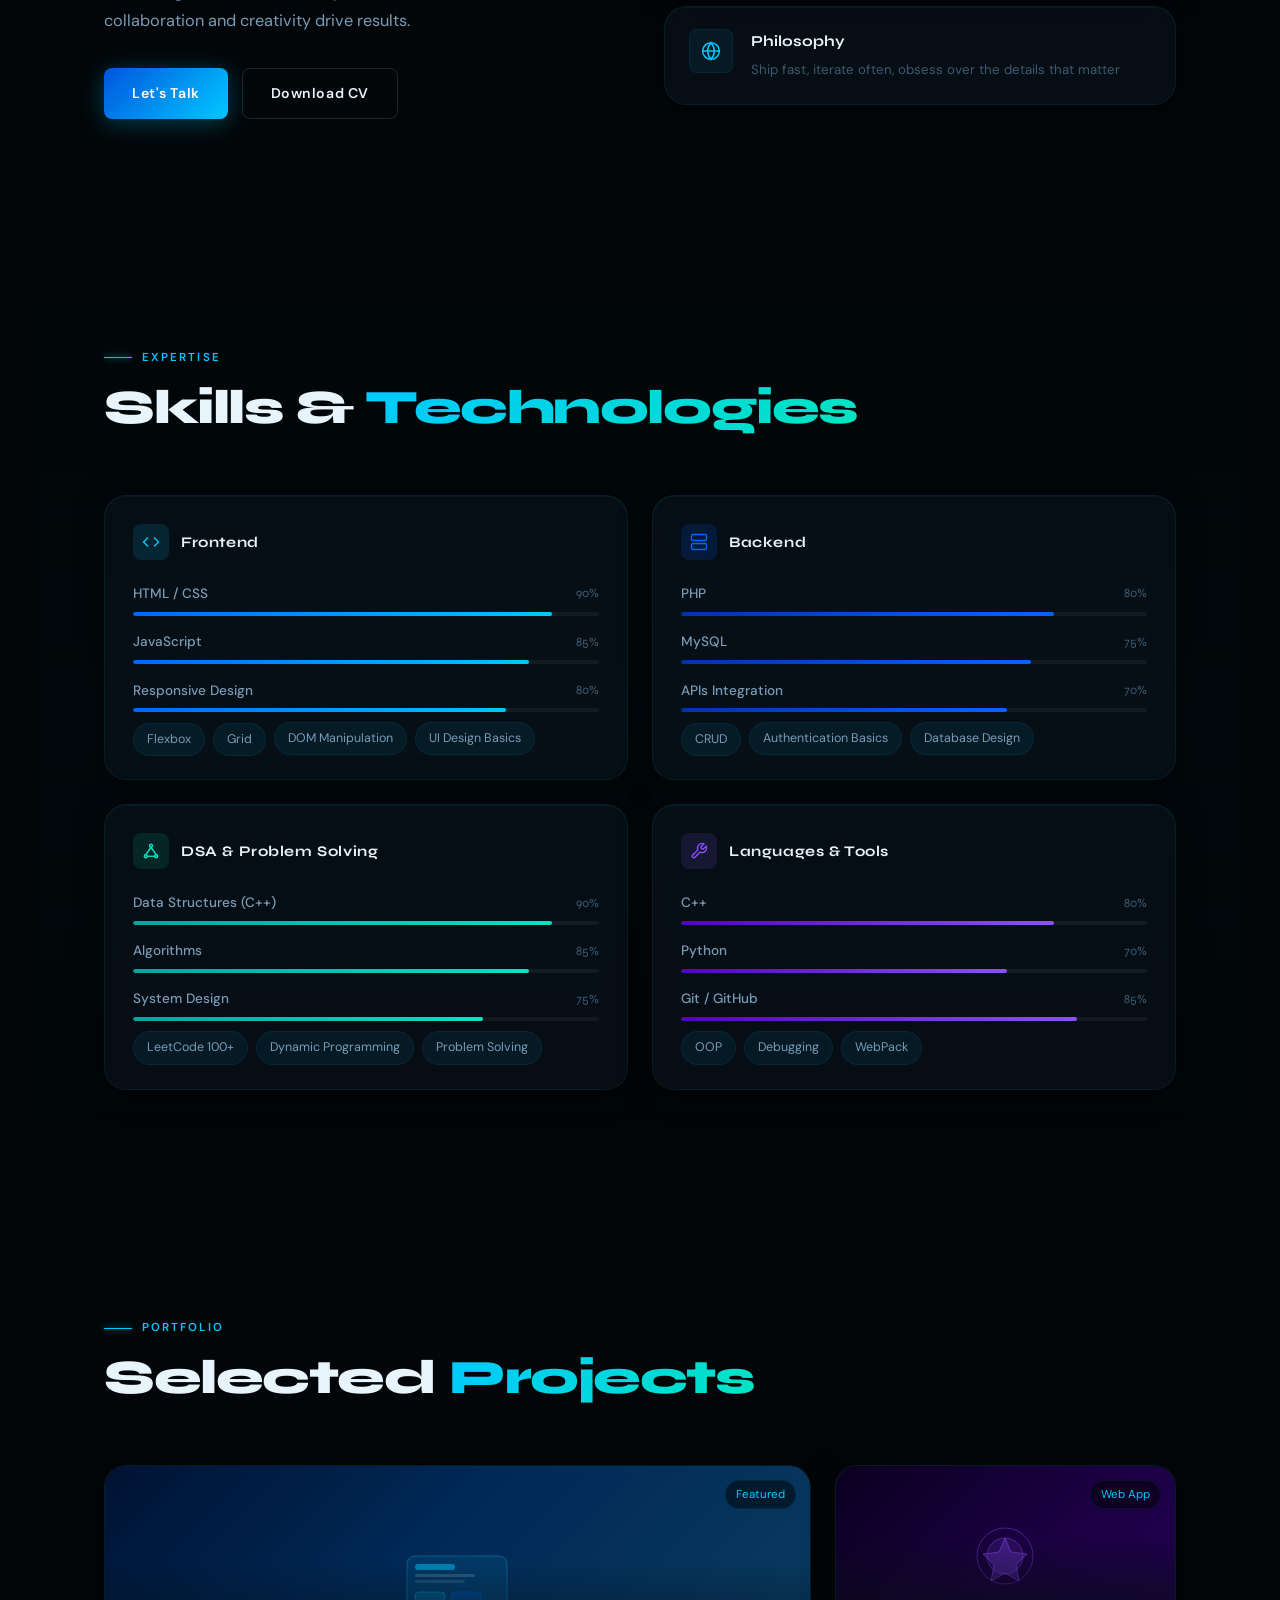
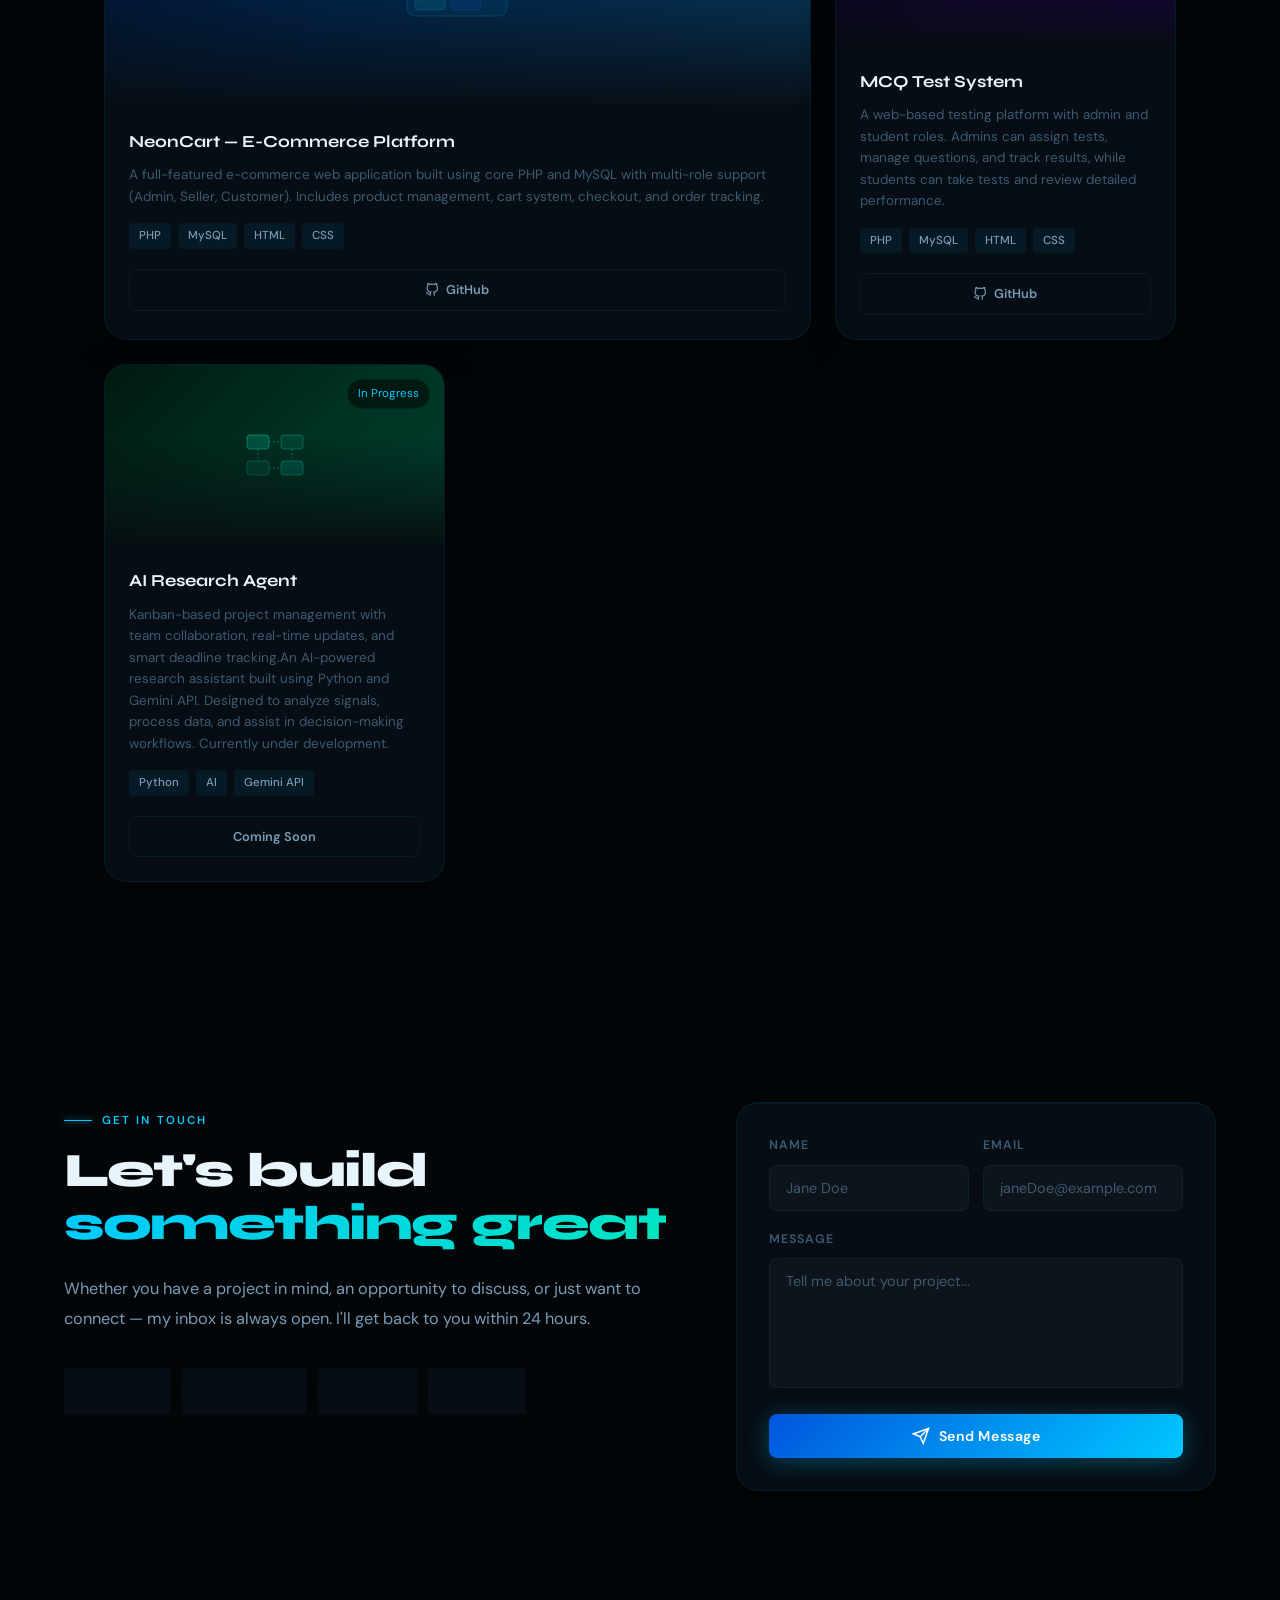
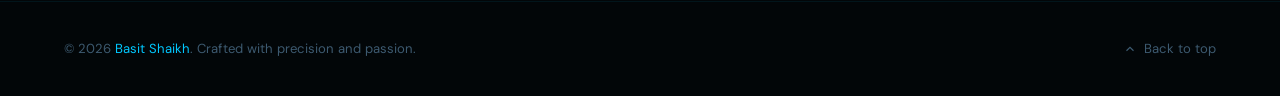
==== commit 8f4695ad: "spelling mistake issue" ====
--- a/index.html
+++ b/index.html
@@ -563,7 +563,7 @@
   <!-- Access Key -->
    
 
-    <input type="hidden" name="redirect" value="https://guard-creator.github.io/protfol/thankYou.html">
+    <input type="hidden" name="redirect" value="https://guard-creator.github.io/Protfolio/thankYou.html">
 
   <input type="hidden" name="access_key" value="99b6b3cf-8fb0-4c47-abd4-912bfd566cdf">
 
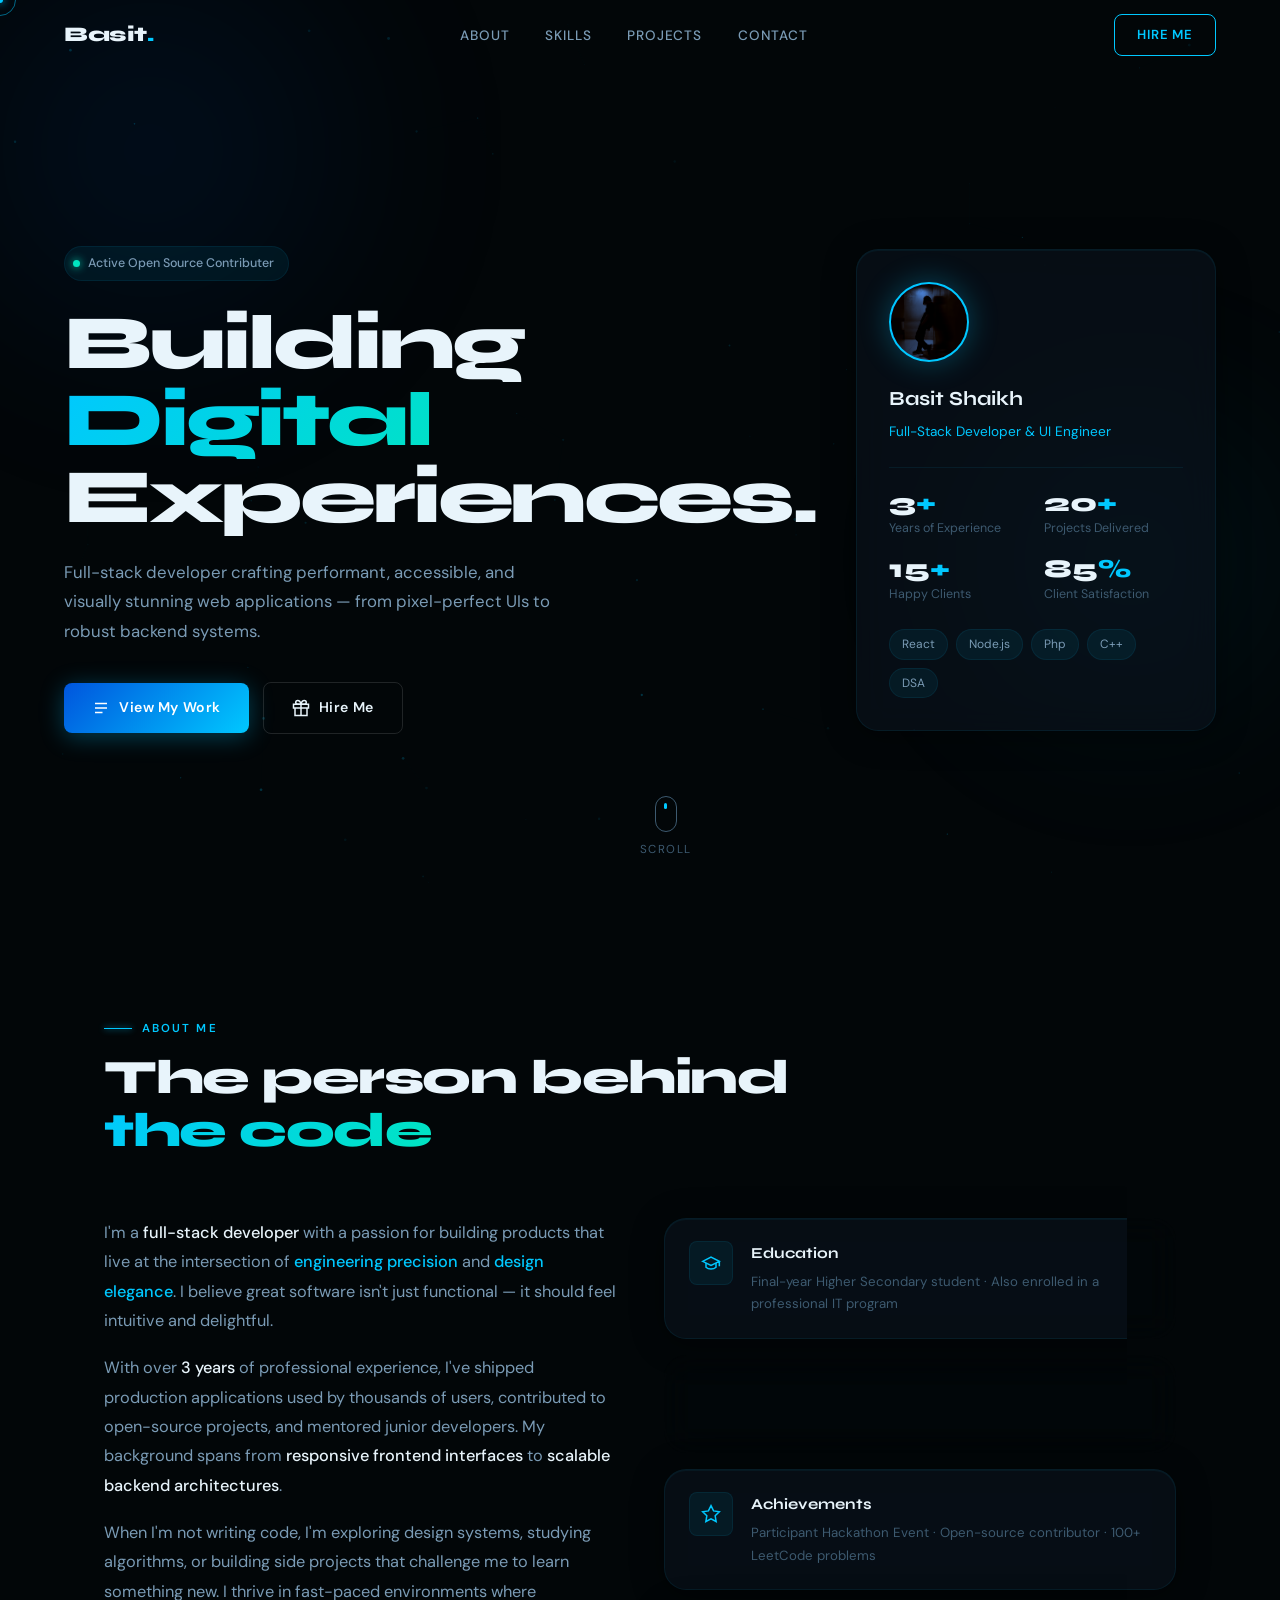
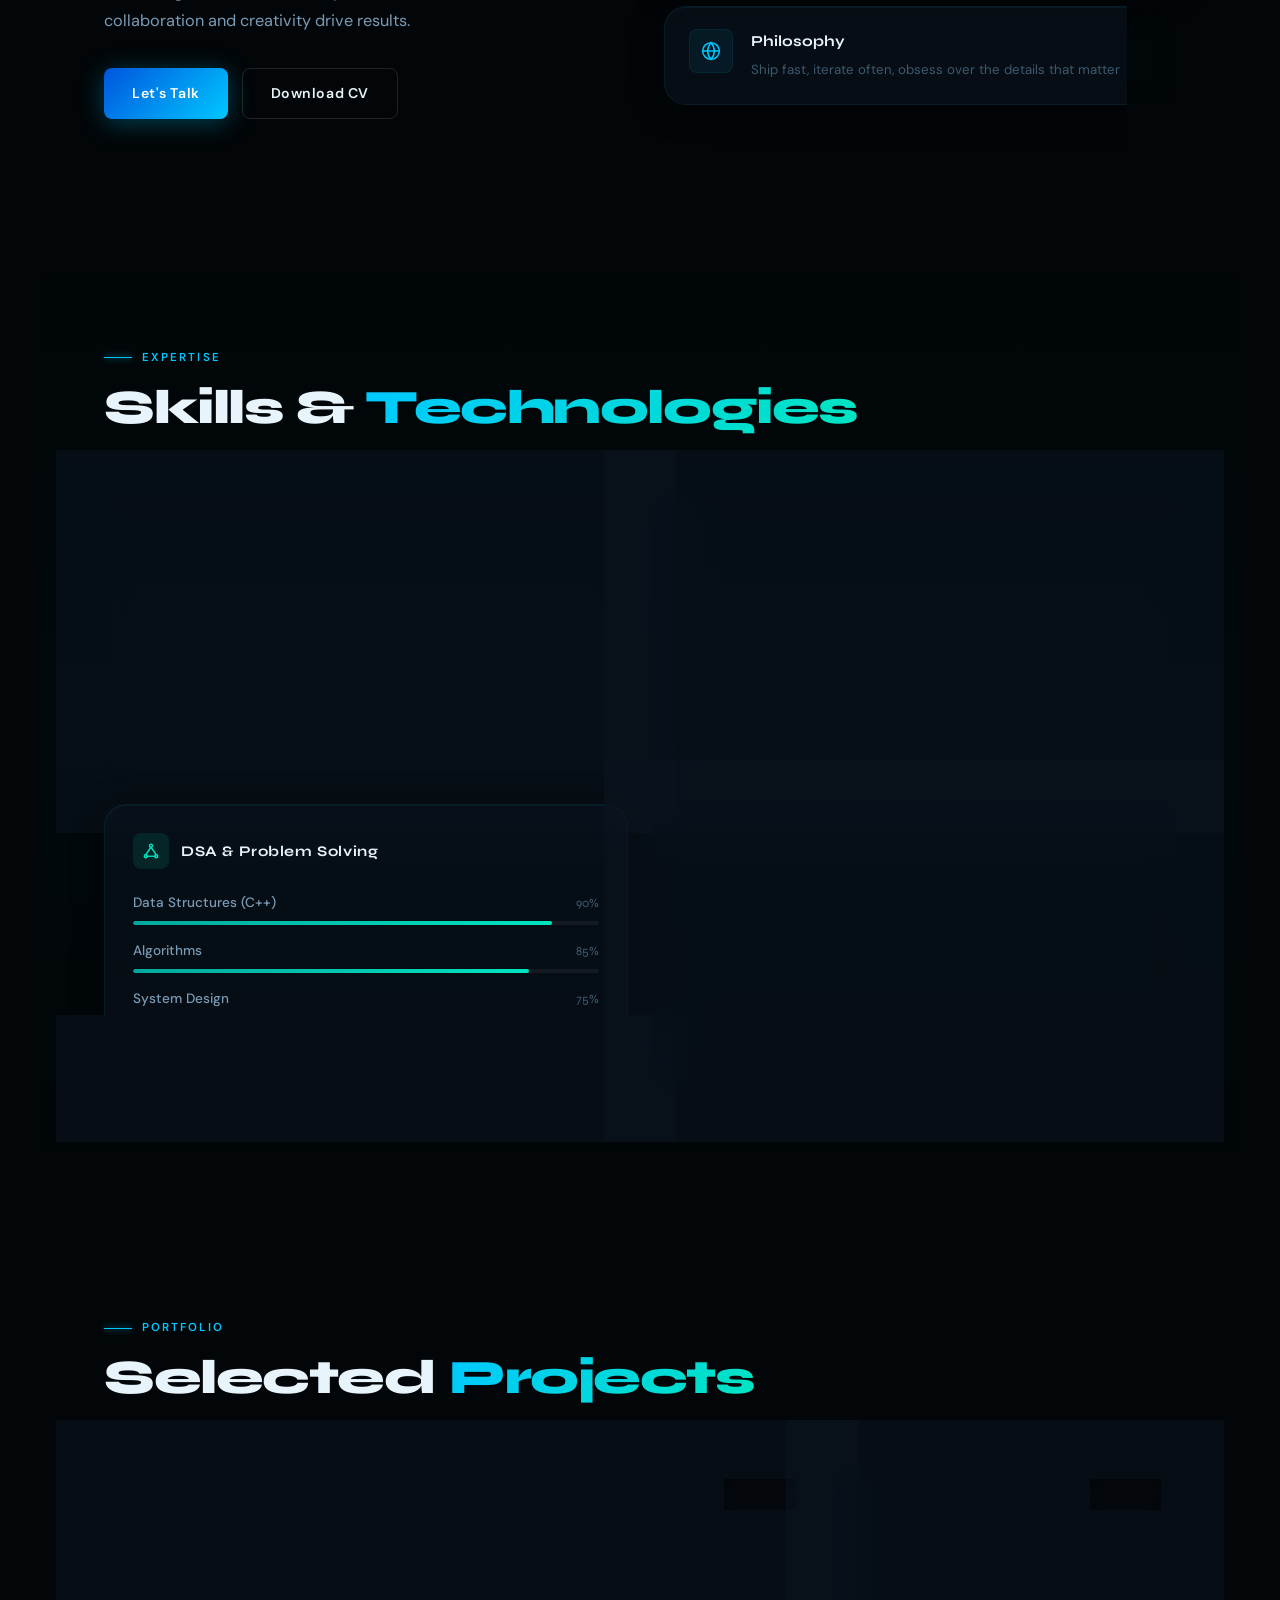
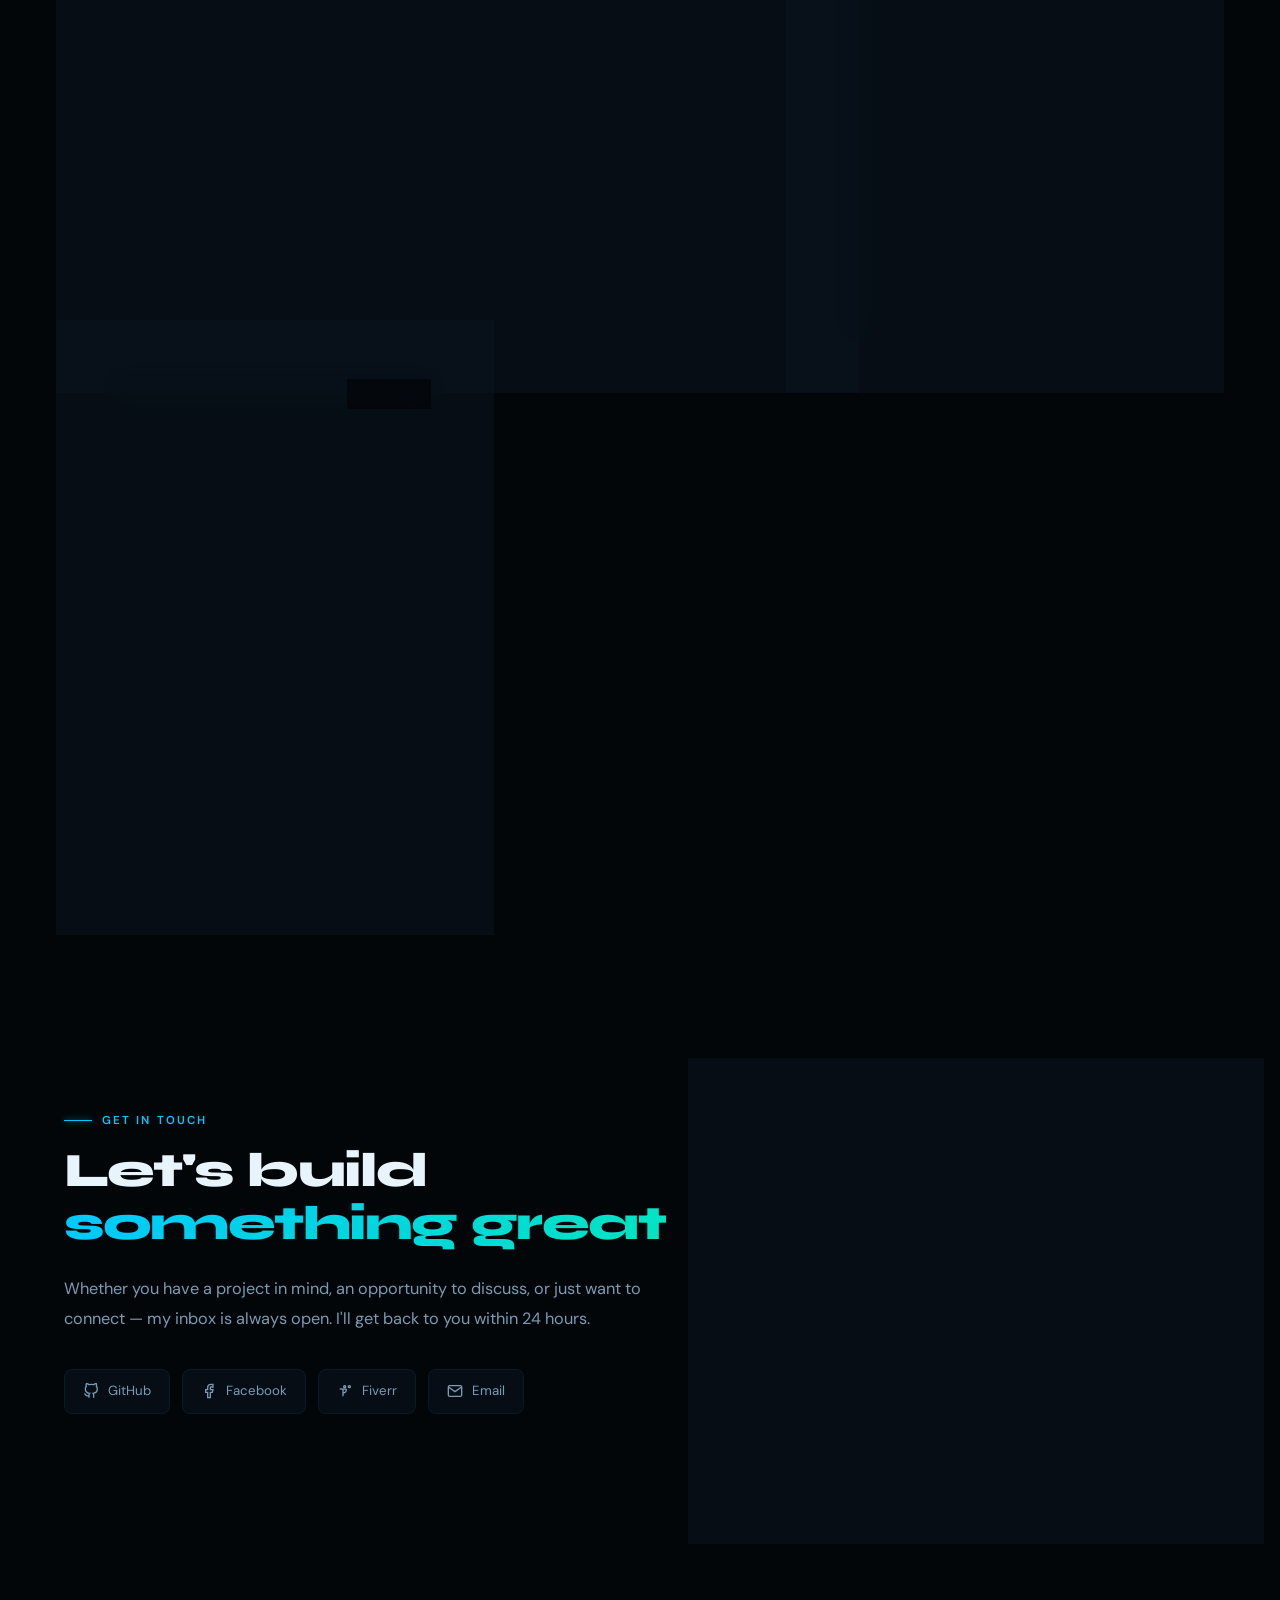
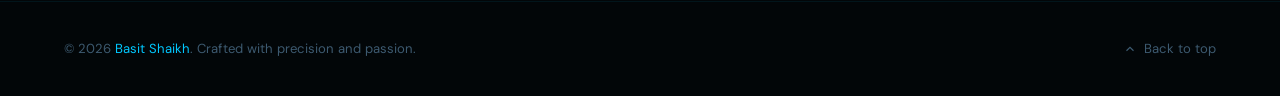
==== commit 985354cb: "name changing" ====
--- a/index.html
+++ b/index.html
@@ -3,7 +3,7 @@
 <head>
   <meta charset="UTF-8" />
   <meta name="viewport" content="width=device-width, initial-scale=1.0"/>
-  <title>Alex Mercer — Frontend Developer</title>
+  <title>Basit Shaikh — Frontend Developer</title>
   <link rel="preconnect" href="https://fonts.googleapis.com">
   <link rel="preconnect" href="https://fonts.gstatic.com" crossorigin>
   <link href="https://fonts.googleapis.com/css2?family=Syne:wght@400;500;600;700;800&family=DM+Sans:ital,opsz,wght@0,9..40,300;0,9..40,400;0,9..40,500;1,9..40,300&display=swap" rel="stylesheet">
